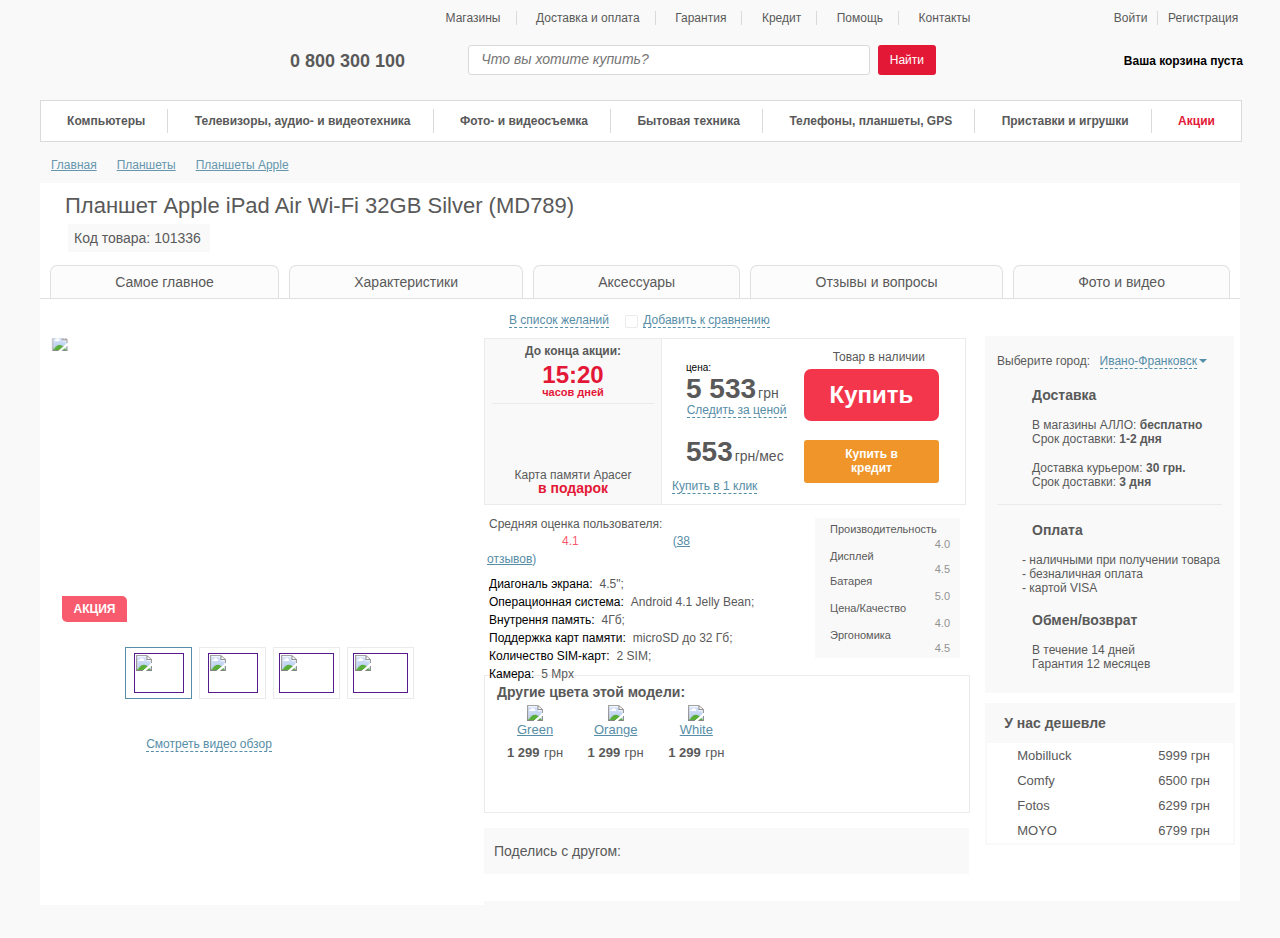
==== test.html @ fae91d20 "slider new without str" ====
<!DOCTYPE html>
<html>
<head>
    <title>Начало</title>
    <meta charset="utf-8">
    <link rel="stylesheet" type="text/css" href="test.css"/>
    <script src="//ajax.googleapis.com/ajax/libs/jquery/1.8.2/jquery.min.js"></script>
    <script src="bsslider/jquery.bxslider.min.js"></script>
    <link href="bsslider/jquery.bxslider.css" rel="stylesheet"/>
    <script src="js/test.js"></script>
</head>
<body>
<header>
    <div class="header-main-center">
        <nav class="main-menu">
            <ul>
                <li><a href="#shops">Магазины</a></li>
                <li><a href="#delivery">Доставка и оплата</a></li>
                <li><a href="#guarantee">Гарантия</a></li>
                <li><a href="#credit">Кредит</a></li>
                <li><a href="#help">Помощь</a></li>
                <li><a href="#contacts">Контакты</a></li>
            </ul>
        </nav>
        <div class="phone">
            <span class="icon-phone"></span>
            <p>0 800 300 100</p>
            <div class="arrow-phone"></div>
        </div>

        <div class="search">
            <div class="red1"></div>
            <input type="text" placeholder="  Что вы хотите купить?">
            <div class="red2"></div>
            <div class="buttons">
                <a class="btn" href="#">Найти</a>
            </div>
        </div>
    </div>

    <div class="header-main-left">
        <div class="registration">
            <nav class="reg">
                <ul>
                    <li><a href="#enter">Войти</a></li>
                    <li><a href="#check-in">Регистрация</a></li>
                </ul>
            </nav>
            <div class="basket">
                <p>Ваша корзина пуста</p>
            </div>
        </div>
    </div>
    <nav class="stuff">
        <ul>
            <li><a href="#">Компьютеры</a></li>
            <li><a href="#">Телевизоры, аудио- и видеотехника</a></li>
            <li><a href="#"></a>Фото- и видеосъемка</li>
            <li><a href="#"></a>Бытовая техника</li>
            <li><a href="#"></a>Телефоны, планшеты, GPS</li>
            <li><a href="#"></a>Приставки и игрушки</li>
            <li><a href="#"></a>Акции</li>
        </ul>
    </nav>
    <div class="ref">
        <a href="#">Главная</a>
        <a href="#">Планшеты</a>
        <a href="#">Планшеты Apple</a>
    </div>
</header>
<main class="white">
    <div class="plan">
        <h1>Планшет Apple iPad Air Wi-Fi 32GB Silver (MD789)</h1>
        <span class="cod"><p>Код товара: 101336</p></span>
    </div>
    <nav class="about">
        <section class="content">
            <ul>
                <li><a href="#">Самое главное</a></li>
                <li><a href="#">Характеристики</a></li>
                <li><a href="#">Аксессуары</a></li>
                <li><a href="#">Отзывы и вопросы</a></li>
                <li><a href="#">Фото и видео</a></li>
            </ul>
        </section>
    </nav>
    <div class="checkbox">
        <div class="dis">
            <span class="heart"></span>
            <a href="#">В список желаний</a>
        </div>
        <div class="check">
            <span class="checkbox-off"></span>
            <input type="checkbox" name="checkbox" id="comparison">
            <label for="comparison">Добавить к сравнению</label>
        </div>
    </div>
    <section class="apple">
        <div class="left">
            <div class="slider">
                <li><img src="https://pp.vk.me/c633925/v633925121/27cf9/cwU-D-KSnrs.jpg" /></li>
                <li><img src="https://pp.vk.me/c633925/v633925121/27d0f/OExomSJ4XlI.jpg" /></li>
                <li><img src="https://pp.vk.me/c633925/v633925121/27d00/XAF1GWI763Q.jpg" /></li>
                <li><img src="https://pp.vk.me/c633925/v633925121/27d08/86N2GDagB2Y.jpg" /></li>
            </div>

            <div class="mini-img" id="bx-pager">
                <a data-slide-index="0" href=""><img src="https://pp.vk.me/c633925/v633925121/27cf9/cwU-D-KSnrs.jpg" width="50" height="40" /></a>
                <a data-slide-index="1" href=""><img src="https://pp.vk.me/c633925/v633925121/27d0f/OExomSJ4XlI.jpg" width="50" height="40" /></a>
                <a data-slide-index="2" href=""><img src="https://pp.vk.me/c633925/v633925121/27d00/XAF1GWI763Q.jpg" width="55" height="40" /></a>
                <a data-slide-index="3" href=""><img src="https://pp.vk.me/c633925/v633925121/27d08/86N2GDagB2Y.jpg" width="55" height="40" /></a>
            </div>
            <div class="stock">
                <p>Акция</p>
            </div>
            <div class="video">
                <a href="#">Смотреть видео обзор</a>
            </div>
        </div>

        <article class="center">
            <div class="top">
                <div class="border">
                    <div class="for-end">
                        <div class="time">
                            <h3>До конца акции:</h3>
                            <p>15:20</p>
                            <p class="border-must">часов дней</p>
                        </div>
                        <div class="gift">
                            <p>Карта памяти Apacer</p>
                            <p>в подарок</p>
                        </div>
                    </div>

                    <div class="price">
                        <div class="icon">
                            <span class="gal"></span>
                        </div>
                        <span class="product">Товар в наличии</span>
                        <div class="top-1">
                            <p>цена:</p>
                            <span>5 533</span>
                            <span class="grn">грн</span>
                            <a class="follow" href="#">Следить за ценой</a>
                            <a class="buy-1" href="#">Купить</a>
                        </div>
                        <div class="top-2">
                            <span>553</span>
                            <span class="grn grn-month">грн/мес</span>
                            <a class="buy-2" href="#">Купить в кредит</a>
                        </div>
                        <div class="top-bot">
                            <a class="follow" href="#">Купить в 1 клик</a>
                        </div>
                    </div>
                </div>
            </div>
            <div class="middle-1">
                <div class="recall-pl">
                    <p>
                        <span class="eval">Средняя оценка пользователя:</span>
                    </p><br>
                    <div class="stars">
                    <span class="recall" style="color: #568da7; font-size: 12px"><span class="red">4.1</span>
                        (<a href="#">38 отзывов</a>)
                    </span>
                    </div>
                </div>
                <div class="about-pl">
                    <p>
                        <span class="about1">Диагональ экрана:</span>
                        <span class="about2">4.5";</span>
                    </p><br>
                    <p>
                        <span class="about1">Операционная система:</span>
                        <span class="about2">Android 4.1 Jelly Bean;</span>
                    </p><br>
                    <p>
                        <span class="about1">Внутрення память:</span>
                        <span class="about2">4Гб;</span>
                    </p><br>
                    <p>
                        <span class="about1">Поддержка карт памяти:</span>
                        <span class="about2">microSD до 32 Гб;</span>
                    </p><br>
                    <p>
                        <span class="about1">Количество SIM-карт:</span>
                        <span class="about2">2 SIM;</span>
                    </p><br>
                    <p>
                        <span class="about1">Камера:</span>
                        <span class="about2">5 Mpx</span>
                    </p>
                </div>
            </div>
            <div class="middle-2">
                <span class="rating-pl">Производительность</span>
                <div class="number1">
                    <span class="number">4.0</span>
                </div>

                <span class="rating-pl">Дисплей</span>
                <div class="number2">
                    <span class="number">4.5</span>
                </div>

                <span class="rating-pl">Батарея</span>
                <div class="number3">
                    <span class="number">5.0</span>
                </div>

                <span class="rating-pl">Цена/Качество</span>
                <div class="number1">
                    <span class="number">4.0</span>
                </div>

                <span class="rating-pl">Эргономика</span>
                <div class="number2">
                    <span class="number">4.5</span>
                </div>
            </div>
            <div class="another">
                <h3>Другие цвета этой модели:</h3>
                <ul>
                    <li>
                        <a class="image" href="#">
                            <img src="https://pp.vk.me/c633925/v633925121/2551e/MPSLYf4TI2k.jpg">
                        </a>
                        <div class="an-col">
                            <a href="#">Green</a>
                        </div>
                        <div class="an-price">
                            <span class="an1">1 299</span>
                            <span class="an2">грн</span>
                        </div>
                    </li>

                    <li>
                        <a class="image" href="#">
                            <img src="https://pp.vk.me/c633925/v633925121/25525/ujCUcfMaV-o.jpg">
                        </a>
                        <div class="an-col">
                            <a href="#">Orange</a>
                        </div>
                        <div class="an-price">
                            <span class="an1">1 299</span>
                            <span class="an2">грн</span>
                        </div>
                    </li>

                    <li>
                        <a class="image" href="#">
                            <img src="https://pp.vk.me/c633925/v633925121/2552c/jpnNXQbyup4.jpg">
                        </a>
                        <div class="an-col">
                            <a href="#">White</a>
                        </div>
                        <div class="an-price">
                            <span class="an1">1 299</span>
                            <span class="an2">грн</span>
                        </div>
                    </li>
                </ul>
            </div>
            <div class="bottom">
                <p>Поделись с другом:</p>
                <div class="soc-icon"></div>
            </div>
        </article>
        <aside class="right">
            <div class="info">
                <div class="city">
                    <p>Выберите город:</p>
                    <a href="#">Ивано-Франковск</a>
                    <div class="city-arrow"></div>
                </div>

                <div class="delivery">
                    <h2>Доставка</h2>
                    <div class="icons">
                    </div>
                    <p>В магазины АЛЛО: <strong>бесплатно</strong> <br>Срок доставки: <strong>1-2 дня</strong></p>
                    <p>Доставка курьером: <strong>30 грн.</strong> <br> Срок доставки: <strong>3 дня</strong></p>
                </div>

                <div class="payment">
                    <h2>Оплата</h2>
                    <ul>
                        <li>- наличными при получении товара</li>
                        <li>- безналичная оплата</li>
                        <li>- картой VISA</li>
                    </ul>
                </div>

                <div class="exchange">
                    <h2>Обмен/возврат</h2>
                    <p>В течение 14 дней</p>
                    <p>Гарантия 12 месяцев</p>
                </div>
            </div>
            <div class="table">
                <table>
                    <tr>
                        <th colspan="3" class="col1">У нас дешевле</th>
                    </tr>
                    <tr>
                        <td></td>
                        <td>Mobilluck</td>
                        <td>5999 грн</td>
                    </tr>
                    <tr>
                        <td></td>
                        <td>Comfy</td>
                        <td>6500 грн</td>
                    </tr>
                    <tr>
                        <td></td>
                        <td>Fotos</td>
                        <td>6299 грн</td>
                    </tr>
                    <tr>
                        <td></td>
                        <td>MOYO</td>
                        <td>6799 грн</td>
                    </tr>
                </table>
            </div>
        </aside>
    </section>
</main>
<footer>

</footer>
</body>
</html>
---- test.css ----
*{
    margin: 0;
    padding: 0;
}
body{
    text-align: center;
    height: 935px;
    width: 1200px;
    margin: 0 auto;
    background: #f9f9f9;
    font-family: Arial;
 }
header{
    height: 100px;
    width: auto;
    background: white;
    background: url(http://img.allo.ua/skin/frontend/enterprise/allov2/images/logo1.png) no-repeat -1% -18%;
}
nav{
    margin: 0 auto;
}
.main-menu a{
    padding: 1px 15px;
}
.reg a{
    padding: 1px 5px;
}
.reg li:first-child{
    padding-right: 10px;
}
.reg a{
    padding-right: 0;
}
.main-menu a,
.stuff a,
.reg a {
    text-decoration: none;
    color: #595959;
    letter-spacing: 0.001em;
}
.main-menu a:hover, .reg a:hover{
    text-decoration: underline;
    color: red;
}
.header-main-center{
    border: 1px solid transparent;
    width: 800px;
    height: 80px;
    margin-left: 227px;
    margin-top: 3px;
}
.header-main-center .phone{
    cursor: pointer;
    background: url("https://pp.vk.me/c633925/v633925121/25509/rzxWLcBOa1E.jpg") no-repeat 0% 50%,
                url("https://pp.vk.me/c633925/v633925121/255e5/vu7q23CexJs.jpg") no-repeat 97% 50%;
    width: 160px;
    height: 20px;

}
/*.arrow-phone{
    border: 5px solid #595959;
    border-bottom-width: 0;
    border-left-color: transparent;
    border-right-color: transparent;
    width: 0px;
    height: 0px;
    margin: -13px  auto auto 350px;
    cursor: pointer;
}*/
.phone p{
    white-space: pre-wrap;
    margin: 20px  auto auto 22px;
    text-align: left;
    font-weight: bold;
    font-size: 18px;
    color: #595959;
    cursor: pointer;
}
.registration{
    margin-top: -82px;
    border: 1px solid transparent;
    width: 165px;
    height: 80px;
    float: right;
}

.main-menu ul{
    list-style: none;
    margin-left: 80px;
    margin-top: 4px;
    margin-bottom: 25px;
    letter-spacing: 0.0001em;
}
.reg ul{
    list-style: none;
    margin-left: 69px;
    margin-top: 4px;
    margin-bottom: 17px;
    letter-spacing: 0.01em;
}
.stuff ul{
    width: 1200px;
    list-style: none;
    background: #ffffff;
    border: 1px solid #dadada;
    padding: 8px 0;
    margin-top: 15px;
}
.main-menu li,
.stuff li,
.reg li{
    display: inline-block;
    font-size: 12px;
    border-right: 1px solid #dadada;

}
.reg li:last-child{
    border: none;
}

.reg li:first-child{
    margin-left: -35px;
}
.stuff li{
    font-weight: bold;
    color: #595959;
    padding: 5px 22px;
    font-size: 12px;
}
.stuff li:last-child{
    color: #e31837;
    border: none;
}

.header-main-center .main-menu li:last-child{
    border: none;
}

.main-menu li:nth-child(7),
.main-menu li:last-child{
    border-right: 1px solid #dadada;
}
.search{
    width: 490px;
    height: 40px;
    margin-left: 193px;
    margin-top: -30px;

}
.search input[type="text"]{
    margin: 4px auto auto -75px;
    padding: 5px 5px 7px 5px;
    width: 390px;
    border: 1px solid #dadada;
    border-radius: 3px;
    font-size: 14px;
}
.red1{
    width: 20px;
    height: 20px;
    background: url("https://pp.vk.me/c633926/v633926121/273f8/xM9Kke5O4A0.jpg") no-repeat;
    position: absolute;
    margin-top: -4px;
}
.red2{
    width: 20px;
    height: 20px;
    background: url("https://pp.vk.me/c633925/v633925121/25533/pfk49-YPaIE.jpg") no-repeat;
    position: absolute;
    margin-top: -16px;
    margin-left: 391px;
}
input[placeholder]{
    font-style: italic;
    color: #9b9b9b;
}

.btn{
    background: #e31837;
    color: white;
    border-radius: 3px;
    font-size: 12px;
    border-color: red;
}
.search .buttons a{
    margin-top: -30px;
    margin-right: 15px;
    background: #e31837 ;
    color: white;
    padding: 8px 12px;
    border-radius: 3px;
    font-size: 12px;
    border-color: #e31837;
    text-decoration: none;
    float: right;
}
.buttons a:hover, .buy-1:hover{
    opacity: 0.6;
}
.basket{
    background: url("https://pp.vk.me/c633925/v633925121/255bf/2fkyOW6M7Gc.jpg") no-repeat 10% 5%;
    width: 168px;
    height: 60px;
    border: 1px solid transparent;
    margin: 10px 6px auto auto;
    cursor: pointer;
}
.basket p{
    font-size: 12px;
    font-weight: bold;
    text-align: right;
    margin: 10px auto auto 10px;
}
.ref{
    margin: 15px auto 10px 10px;
    width: 300px;
    height: 20px;
    background: url("https://pp.vk.me/c633925/v633925121/25612/6AUztAx-ZKo.jpg") no-repeat 17% -20%,
                url("https://pp.vk.me/c633925/v633925121/25612/6AUztAx-ZKo.jpg") no-repeat 45% -20%,
                url("https://pp.vk.me/c633925/v633925121/25612/6AUztAx-ZKo.jpg") no-repeat 87% -20%;
    border: 1px solid transparent;
}

.ref a{
    color: #6596ad;
    font-size: 12px;
    float: left;
    padding-right: 20px;
}
.img-1{
    position: absolute;
    top: 168px;
    left: 423px;
}
.img-2{
    position: absolute;
    top: 168px;
    left: 514px;
}
.img-3{
    position: absolute;
    top: 168px;
    left: 639px;
}
.ref-arrow-1{
    position: absolute;
    top: 161px;
    left: 65px;
    border-top: 2px solid #6596ad;
    width: 12px;
    height: 0px;
}
.ref-arrow-2{
    position: absolute;
    top: 159px;
    left: 75px;
    border: 3px solid #6596ad;
    border-right-width: 0;
    border-top-color: transparent;
    border-bottom-color: transparent;
    width: 0px;
    height: 0px;
}
.plan{
    margin-top: 80px;
    background: #ffffff;
    height: 85px;
}
.plan h1{
    color: #595959;
    font-size: 22px;
    text-align: left;
    padding: 10px 25px;
    font-weight: normal;
}

.cod p{
    color: #595959;
    background: #f9f9f9;
    border: 1px solid #f9f9f9;
    text-align: left;
    padding: 5px;
    width: 130px;
    margin-left: 28px;
    margin-top: -5px;
    font-size: 14px;
}
.about{
    display: table;
    background: #ffffff;
    width: 100%;
    border-spacing: 10px 0;
    border-bottom: 1px solid #e0e0e0;
    margin-top: -3px;
}

.about ul{
    display: table-row;
    list-style: none;
    background: #ffffff;
}

.about li{
    display: table-cell;
}
.about .content{
    display: table-row-group;
}
.about .content li{
    border: 1px solid #e0e0e0;
    border-radius: 7px 7px 0 0;
    border-bottom: none;
    padding: 7px 62px;
    background: #fcfcfc;
}
.about .content a{
    text-decoration: none;
    color: #595959;
    font-size: 14px;
}
/* Активные кнопки{
    background: #ffffff;
    padding-top: 12px;
    border-bottom: #ffffff;
    font-weight: bold;
}
*/
.white{
    background: #ffffff;
}
.right{
    background: #ffffff;
}
.checkbox{
    height: 25px;
    width: 350px;
    background: #ffffff;
    padding-top: 10px;
    margin: 0 auto;
    border: 1px solid transparent;

}
.checkbox input[name="checkbox"]{
    display: none;
}
.checkbox-off{
    display: inline-block;
    height: 11px;
    width: 11px;
    vertical-align: text-bottom;
    border: 1px solid #ebebeb;
    border-radius: 2px;
    cursor: pointer;
    background: transparent;
    margin-top: 5px;
    float: left;
    margin-left: -10px;
}
.heart{
    display: inline-block;
    background: url("https://pp.vk.me/c633925/v633925121/2578f/JOVwE9KU8CI.jpg") no-repeat 10% 58%;
    height: 11px;
    width: 13px;
    float: left;
    margin-left: 27px;
    margin-top: 5px;
}
.dis{
    width: 150px;
    float: left;
}
.check{
    float: right;
    width: 180px;
}
.checkbox a{
    margin-top: 10px;
    margin-left: -2px;
}
.checkbox input[type="checkbox"] + label{
    margin-left: -40px;
    margin-top: 5px;
}
.checkbox a, .checkbox input[type="checkbox"] + label{
    color: #568da7;
    text-decoration: none;
    border-bottom: 1px dashed #568da7;
    cursor: pointer;
    font-size: 12px;
}
.center{
    background: #ffffff;
}
.center .top{
    width: 490px;
    height: 167px;
}
.for-end{
    width: 162px;
    height: 160px;
    border-right: 1px solid #ebebeb;
    background: #f9f9f9;
    padding: 5px 7px 0px 7px;
    float: left;
}
.for-end .time h3{
    font-weight: bold;
    font-size: 12px;
    color: #595959;
}

.time p{
    color: #e31837;
    font-size: 24px;
    font-weight: bold;
    line-height: 1;
    padding-top: 5px;
}
.border-must{
    border-bottom: 1px solid #ebebeb;
}
.time p:last-child{
    font-size: 11px;
    padding-top: 0;
    padding-bottom: 5px;
}
.gift{
    padding-top: 40px;
    background: url("https://pp.vk.me/c633925/v633925121/25517/1SgQboxzlZ8.jpg") no-repeat 50% 10%;
}
.gift p{
    font-size: 12px;
    color: #595959;
    line-height: 1;
}

.gift p:first-child{
    margin-top: 25px;
}
.gift p:last-child{
    font-size: 14px;
    color: #e31837;
    font-weight: bold;
}
.price{
    float: right;
    width: 300px;
    height: 165px;
    border-left: none;
}
.border{
    border: 1px solid #ebebeb;
    height: 165px;
    width: 480px;
    margin-top: 2px;
}

.buy-1{
    text-decoration: none;
    padding: 12px 25px;
    background: #f3364b;
    color: #ffffff;
    font-weight: bold;
    font-size: 24px;
    width: 85px;
    border-radius: 7px;
    margin: -4px 25px auto auto;
    float: right;
}

.buy-2{
    text-decoration: none;
    font-size: 12px;
    width: 95px;
    color: #ffffff;
    background: #ef9529;
    border-radius: 3px;
    padding: 7px 20px 8px;
    font-weight: bold;
    float: right;
    margin: 4px 25px auto auto;
}
.top-1{
    border: 1px solid transparent;
    margin-top: 22px;
    height: 60px;
}
.top-2{
    border: 1px solid transparent;
    height: 40px;
    margin-top: 12px;
}
.top-bot{
    float: right;
    margin: -28px 40px auto auto;
}
.follow {
    text-decoration: none;
    color: #568da7;
    border-bottom: 1px dashed #568da7;
    cursor: pointer;
    font-size: 12px;
    margin: 30px auto auto -92px;
    float: left;
}
.top-1 p{
    font-size: 10px;
    text-align: left;
    padding-left: 20px;
}
.top-1 span:nth-child(2), .top-2 span:first-child{
    font-weight: bold;
    font-size: 28px;
    color: #595959;
    float: left;
    padding-left: 20px;
}
.grn{
    font-size: 14px;
    color: #595959;
    float: left;
    padding: 12px 0 0 2px;
}
.icon {
    width: 10px;
    height: 10px;
    background: url("https://pp.vk.me/c633925/v633925121/257ad/56Mgqc_lxXI.jpg") no-repeat 60% 25%;
    position: absolute;
    margin: 13px auto auto 154px;
}
  .product{
    color: #595959;
    font-size: 12px;
      float: right;
      margin: 11px 40px auto auto;
}
.middle-1{
    height: 160px;
    width: 300px;
    float: left;
}
.about1, .about2, .eval{
    float: left;
    font-size: 12px;
    color: #595959;
    padding-left: 5px;
}
.about1{
    color: #000000;
    padding-right: 2px;
}
.about-pl{
    margin-top: 10px;
}
.stars{
    margin-top: 8px;
    margin-left: 3px;
    background: url("https://pp.vk.me/c633925/v633925121/25572/fUyFdzKGSs0.jpg") no-repeat 0% 50%;
}
.red{
    color: #f75b6d;
    float: left;
    margin-top: 3px;
    margin-left: 75px;
}
.eval{
    margin-top:12px;
}
.recall a{
    font-size: 12px;
    color: #568da7;
}
.recall{
    margin-right: 325px;
}
.middle-2{
    background: #f9f9f9;
    height: 130px;
    width: 125px;
    float: right;
    margin: 13px 20px auto auto;
    padding: 5px 5px 5px 15px;
}

.rating-pl{
    font-size: 11px;
    color: #595959;
    float: left;
}

.number{
    color: #929292;
    font-size: 11px;
    float: right;
    margin-right: 5px;
}
.number1{
    margin-top: 15px;
    height: 12px;
    background: url("https://pp.vk.me/c633925/v633925121/25579/optQWtsIL3c.jpg") no-repeat -15% 50%;
}
.number2{
    margin-top: 13px;
    height: 12px;
    background: url("https://pp.vk.me/c633925/v633925121/25580/plmJ_IJJhRU.jpg") no-repeat -35% 50%;
}
.number3{
    margin-top: 15px;
    height: 12px;
    background: url("https://pp.vk.me/c633925/v633925121/25587/KFAwRo7-X7s.jpg") no-repeat -15% 50%;
}
.another{
    border: 1px solid #ebebeb;
    height: 120px;
    width: 460px;
    margin-top: 170px;
    padding: 8px 12px;
}
.another h3{
    color: #595959;
    font-size: 14px;
    text-align: left;
}
.another ul{
    list-style: none;
    float: left;
}
.another li{
    display: inline-block;
    padding: 5px 10px;
}
.an-col{
    margin-top: -5px;
}
.an-col a{
    color: #568da7;
    font-size: 13px;
}
.an-price{
    margin-top: 5px;
}
.an1, .an2{
    font-size: 13px;
    color: #595959;
}
.an1{
    font-weight: bold;
}

.bottom{
    width: 465px;
    background: #f9f9f9;
    padding: 15px 10px;
    margin-top: 15px;
}
.bottom p{
    text-align: left;
    font-size: 14px;
    color: #595959;
}
.bottom .soc-icon{
    width: 315px;
    height: 25px;
    float: right;
    margin: -20px 15px auto auto;
    background: url("https://pp.vk.me/c633926/v633926121/273dc/-tRc9M7I3qs.jpg") no-repeat 0% 50%,
                url("https://pp.vk.me/c633926/v633926121/273f1/SEwGj30XMcw.jpg") no-repeat 34% 49%,
                url("https://pp.vk.me/c633926/v633926121/273e3/ozduwDBMZgE.jpg") no-repeat 68% 50%,
                url("https://pp.vk.me/c633926/v633926121/273ea/zTOWH-lq2eM.jpg") no-repeat 94% 50%;
    cursor: pointer;
}
.left{
    float: left;
    height: 565px;
    width: 440px;
    border: 2px solid transparent;
    background: #ffffff;
}
 /* Слайдер */
.gal1{
    position: absolute;
    width: 20px;
    height: 30px;
    margin-top: 30px;
    margin-left: -25px;
    background: url("https://pp.vk.me/c633926/v633926121/273ff/pVkZ62Sw5y0.jpg") no-repeat;
    cursor: pointer;
}
.gal2{
    position: absolute;
    width: 20px;
    height: 30px;
    margin-left: 310px;
    margin-top: 27px;
    background: url("https://pp.vk.me/c633926/v633926121/27406/4cg0_qKyq2U.jpg") no-repeat;
    cursor: pointer;
}

.mini-img{
    margin-top: -64px;
    margin-left: 76px;
}
.mini-img a{
    margin: 18px 0 0 7px;
    border: 1px solid #ebebeb;
    float: left;
    cursor: pointer;
    display: inline;
    width: 55px;
    height: 40px;
    padding: 5px;
}

.slider li{
    display: block;
    width: 285px;
    height: 295px;
    margin: -7px  10px;
}
.slider li{
    transform: scale(0.97);
}
.mini-img a:hover,
.mini-img a.active{
    border-color: #568da7;
}

.video{
    background: url("https://pp.vk.me/c633925/v633925121/25510/a6P5nyO-TVo.jpg") no-repeat 5% 10%;
    width: 165px;
    height: 30px;
    margin: 35px auto auto 72px;
    float: left;
}
.video a {
    text-decoration: none;
    color: #568da7;
    border-bottom: 1px dashed #568da7;
    cursor: pointer;
    font-size: 12px;
    margin-left: 25px;
}
.stock{
    background: #f75b6d;
    color: white;
    border-radius: 0px 5px 0px 5px;
    font-size: 12px;
    border-color: #f75b6d;
    text-transform: uppercase;
    padding: 6px 10px;
    width: 45px;
    position: absolute;
    margin: -33px auto auto 20px;
    font-weight: bold;
}
.center{
    height: 565px;
    width: 496px;
    float: left;
    margin: auto;
}
.right {
    float: right;
    height: 565px;
    width: 260px;

}
.right p{
    text-align: left;
    color: #595959;
    font-size: 12px;
}
.city p{
    margin-top: -4px;
}
.right a{
    text-decoration: none;
    color: #568da7;
    border-bottom: 1px dashed #568da7;
    cursor: pointer;
    float: right;
    font-size: 12px;
    margin: -14px 25px auto auto;
}
.right h2{
    font-size: 14px;
    font-weight: bold;
    color: #595959;
}
.info{
    padding: 20px 10px;
    border: 2px solid #f9f9f9;
    width: 225px;
    margin-left: 5px;
    background: #f9f9f9;
    z-index: 1;
}

.city-arrow{
    border: 4px solid #568da7;
    border-bottom-width: 0;
    border-left-color: transparent;
    border-right-color: transparent;
    width: 0px;
    height: 0px;
    margin: -9px 15px auto auto;
}
.info h2 {
    margin-left: 35px;
}
.delivery, .payment, .exchange{
    text-align: left;
}
.delivery{
    margin-top: 24px;
    border-bottom: 1px solid #ebebeb;
}
.payment, .exchange{
    margin-top: 17px;
}
.delivery p{
    margin: 15px 0 15px 0;
    padding-left: 35px;
}
.icons{
    height: 270px;
    width: 25px;
    float: left;
    margin-left: -5px;
    position: relative;
    z-index: 100;
    background: url("https://pp.vk.me/c633925/v633925121/254ed/SyqBwD9Hpsw.jpg") no-repeat 5% 4%,
                url("https://pp.vk.me/c633925/v633925121/254f4/zUNq_OBGoq0.jpg") no-repeat 5% 24%,
                url("https://pp.vk.me/c633925/v633925121/254fb/a382rnkFHZo.jpg") no-repeat 5% 61%,
                url("https://pp.vk.me/c633925/v633925121/25502/rMqbXxnBeZ8.jpg") no-repeat 90% 98%;
}

.payment ul{
    list-style: none;
    margin-top: 15px;

}
.payment li{
    font-size: 12px;
    color: #595959;
    padding-left: 25px;
}

.exchange h2{
    margin-bottom: 15px;
}
.exchange p{
    padding-left: 35px;
}
.table{
    font-size: 13px;
    color: #595959;
    margin-top: 10px;
    margin-left: 5px;
}
.table td:first-child{
    background: url("https://pp.vk.me/c633925/v633925121/255c6/Ml26P5yXoVs.jpg") no-repeat 220% 50%;
    width: 15px;
}
table{
    border: 2px solid #f9f9f9;
    width: 250px;
    padding: 0;
    margin: 0;
    border-collapse: collapse;
}

table td{
    padding: 5px;
    text-align: left;
}

.table td:last-child{
    text-align: right;
    padding-right: 23px;
}
.table td:nth-child(2){
    padding-right: 80px;
}
.table th{
    font-feight: bold;
    padding: 10px;
    padding-right: 120px;
    font-size: 14px;
    border-bottom: 2px solid #f9f9f9;
    background: #f9f9f9;
    width: 100%;
}
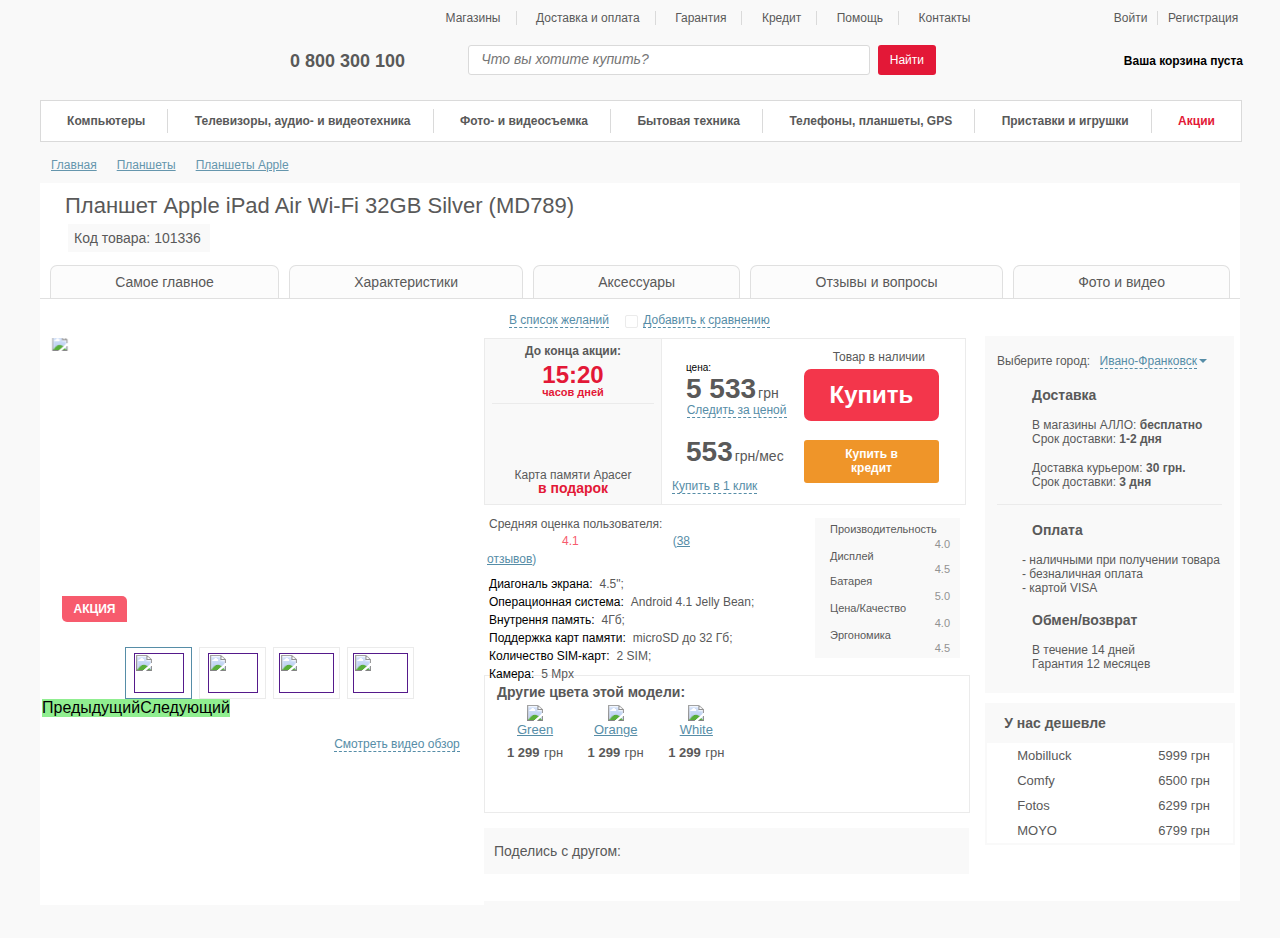
==== commit 126b8888: "slider new without" ====
--- a/test.html
+++ b/test.html
@@ -104,18 +104,27 @@
                 <li><img src="https://pp.vk.me/c633925/v633925121/27d08/86N2GDagB2Y.jpg" /></li>
             </div>
 
+
             <div class="mini-img" id="bx-pager">
+
                 <a data-slide-index="0" href=""><img src="https://pp.vk.me/c633925/v633925121/27cf9/cwU-D-KSnrs.jpg" width="50" height="40" /></a>
                 <a data-slide-index="1" href=""><img src="https://pp.vk.me/c633925/v633925121/27d0f/OExomSJ4XlI.jpg" width="50" height="40" /></a>
                 <a data-slide-index="2" href=""><img src="https://pp.vk.me/c633925/v633925121/27d00/XAF1GWI763Q.jpg" width="55" height="40" /></a>
                 <a data-slide-index="3" href=""><img src="https://pp.vk.me/c633925/v633925121/27d08/86N2GDagB2Y.jpg" width="55" height="40" /></a>
-            </div>
+
+            </div>
+            <div id="prev-slide" style="position:relative;background-color: lightgreen;float:left;">Предыдущий</div>
+            <div id="next-slide" style="position:relative;background-color: lightgreen;float:left;">Следующий</div>
             <div class="stock">
                 <p>Акция</p>
+
             </div>
             <div class="video">
                 <a href="#">Смотреть видео обзор</a>
-            </div>
+
+            </div>
+
+
         </div>
 
         <article class="center">
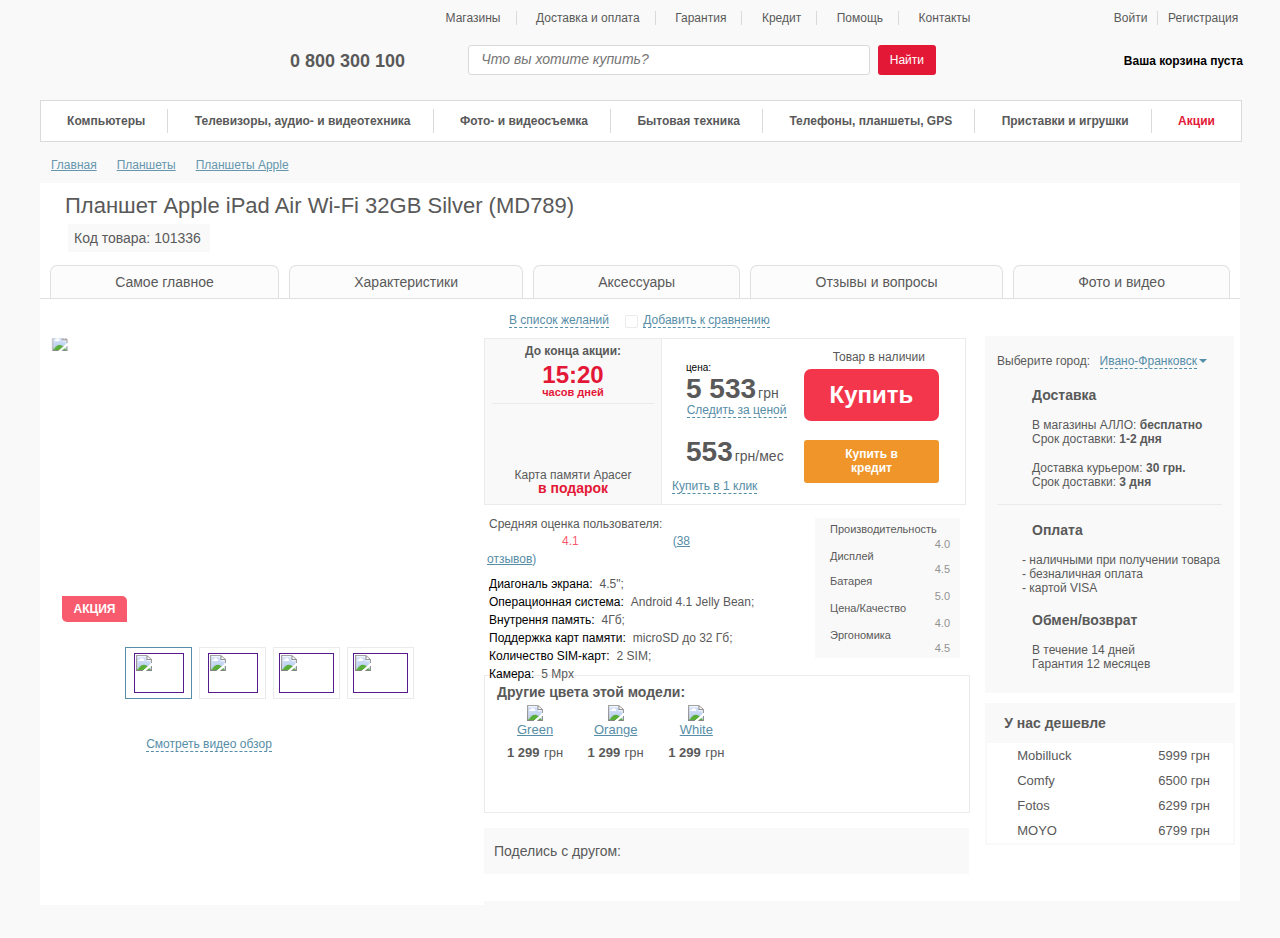
==== commit 573b5026: "arrows slider" ====
--- a/test.html
+++ b/test.html
@@ -106,15 +106,13 @@
 
 
             <div class="mini-img" id="bx-pager">
-
-                <a data-slide-index="0" href=""><img src="https://pp.vk.me/c633925/v633925121/27cf9/cwU-D-KSnrs.jpg" width="50" height="40" /></a>
+                <a class="first" data-slide-index="0" href=""><img src="https://pp.vk.me/c633925/v633925121/27cf9/cwU-D-KSnrs.jpg" width="50" height="40" /></a>
                 <a data-slide-index="1" href=""><img src="https://pp.vk.me/c633925/v633925121/27d0f/OExomSJ4XlI.jpg" width="50" height="40" /></a>
                 <a data-slide-index="2" href=""><img src="https://pp.vk.me/c633925/v633925121/27d00/XAF1GWI763Q.jpg" width="55" height="40" /></a>
                 <a data-slide-index="3" href=""><img src="https://pp.vk.me/c633925/v633925121/27d08/86N2GDagB2Y.jpg" width="55" height="40" /></a>
-
-            </div>
-            <div id="prev-slide" style="position:relative;background-color: lightgreen;float:left;">Предыдущий</div>
-            <div id="next-slide" style="position:relative;background-color: lightgreen;float:left;">Следующий</div>
+            </div>
+            <div  id="prev-slide"><a href="#prev">Prev</a></div>
+            <div id="next-slide"><a href="#next">Next</a></div>
             <div class="stock">
                 <p>Акция</p>
 
--- a/test.css
+++ b/test.css
@@ -720,9 +720,25 @@
 .slider li{
     transform: scale(0.97);
 }
-.mini-img a:hover,
+
 .mini-img a.active{
     border-color: #568da7;
+}
+
+#prev-slide a{
+    float: left;
+    margin-left: -322px;
+    margin-top: 33px;
+    color: transparent;
+    background: url("https://pp.vk.me/c631218/v631218121/288a0/MePIolJ65eQ.jpg") no-repeat 50% 50%;
+}
+
+#next-slide a{
+    float: right;
+    margin-top: 33px;
+    margin-right: 30px;
+    color: transparent;
+    background: url("https://pp.vk.me/c633926/v633926121/27406/4cg0_qKyq2U.jpg") no-repeat 50% 50%;
 }
 
 .video{
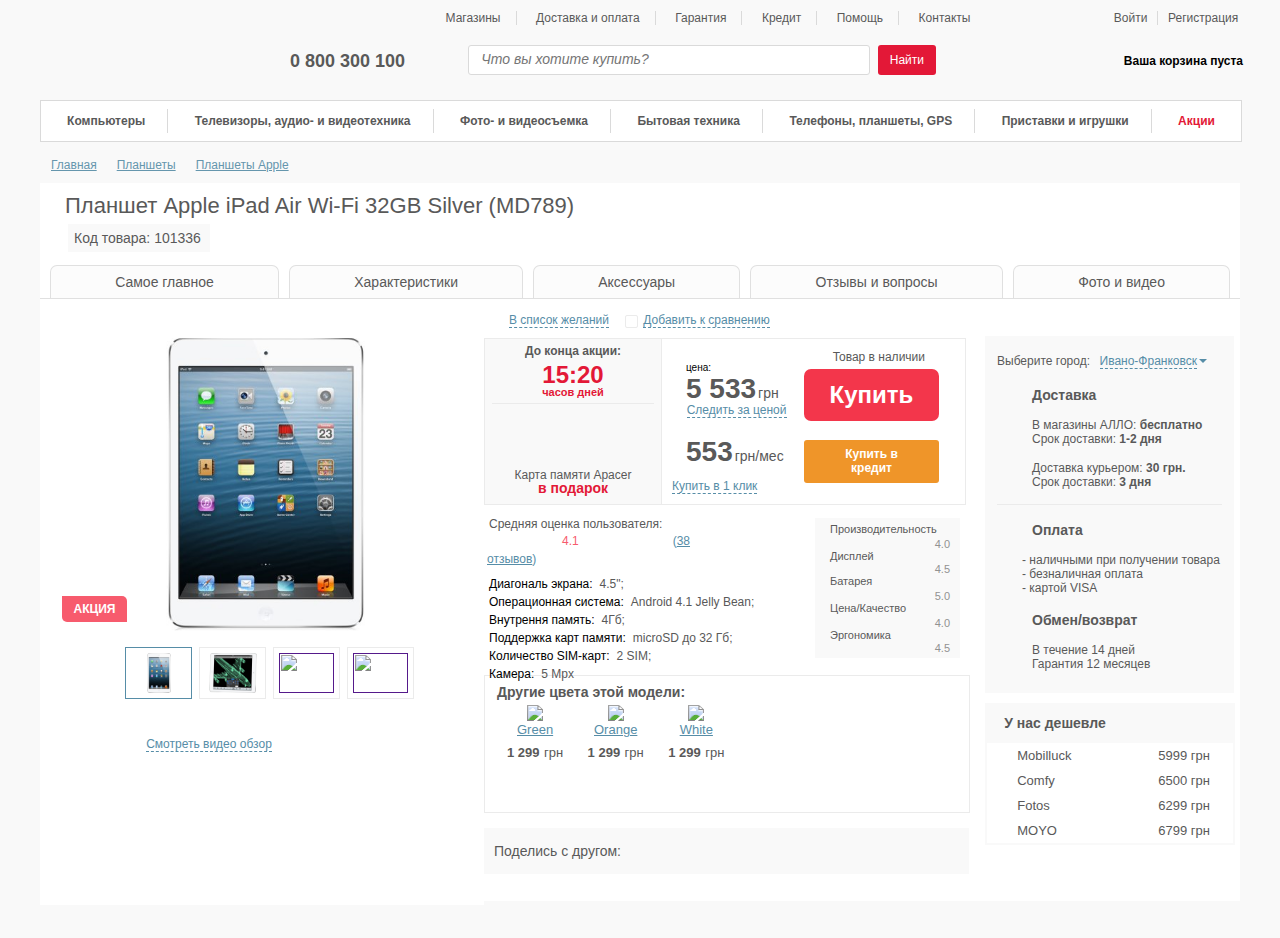
==== commit cc707ae2: "add img" ====
--- a/test.html
+++ b/test.html
@@ -89,6 +89,7 @@
             <span class="heart"></span>
             <a href="#">В список желаний</a>
         </div>
+
         <div class="check">
             <span class="checkbox-off"></span>
             <input type="checkbox" name="checkbox" id="comparison">
@@ -98,20 +99,18 @@
     <section class="apple">
         <div class="left">
             <div class="slider">
-                <li><img src="https://pp.vk.me/c633925/v633925121/27cf9/cwU-D-KSnrs.jpg" /></li>
-                <li><img src="https://pp.vk.me/c633925/v633925121/27d0f/OExomSJ4XlI.jpg" /></li>
+                <li><img src="img/1.jpg" /></li>
+                <li><img src="img/2.jpg" /></li>
                 <li><img src="https://pp.vk.me/c633925/v633925121/27d00/XAF1GWI763Q.jpg" /></li>
                 <li><img src="https://pp.vk.me/c633925/v633925121/27d08/86N2GDagB2Y.jpg" /></li>
             </div>
-
-
             <div class="mini-img" id="bx-pager">
-                <a class="first" data-slide-index="0" href=""><img src="https://pp.vk.me/c633925/v633925121/27cf9/cwU-D-KSnrs.jpg" width="50" height="40" /></a>
-                <a data-slide-index="1" href=""><img src="https://pp.vk.me/c633925/v633925121/27d0f/OExomSJ4XlI.jpg" width="50" height="40" /></a>
+                <a class="first" data-slide-index="0" href=""><img src="img/1.jpg" width="50" height="40" /></a>
+                <a data-slide-index="1" href=""><img src="img/2.jpg" width="50" height="40" /></a>
                 <a data-slide-index="2" href=""><img src="https://pp.vk.me/c633925/v633925121/27d00/XAF1GWI763Q.jpg" width="55" height="40" /></a>
                 <a data-slide-index="3" href=""><img src="https://pp.vk.me/c633925/v633925121/27d08/86N2GDagB2Y.jpg" width="55" height="40" /></a>
             </div>
-            <div  id="prev-slide"><a href="#prev">Prev</a></div>
+            <div id="prev-slide"><a href="#prev">Prev</a></div>
             <div id="next-slide"><a href="#next">Next</a></div>
             <div class="stock">
                 <p>Акция</p>
@@ -119,7 +118,6 @@
             </div>
             <div class="video">
                 <a href="#">Смотреть видео обзор</a>
-
             </div>
 
 
--- a/test.css
+++ b/test.css
@@ -331,6 +331,7 @@
 .right{
     background: #ffffff;
 }
+
 .checkbox{
     height: 25px;
     width: 350px;
@@ -343,6 +344,7 @@
 .checkbox input[name="checkbox"]{
     display: none;
 }
+
 .checkbox-off{
     display: inline-block;
     height: 11px;
@@ -356,6 +358,7 @@
     float: left;
     margin-left: -10px;
 }
+
 .heart{
     display: inline-block;
     background: url("https://pp.vk.me/c633925/v633925121/2578f/JOVwE9KU8CI.jpg") no-repeat 10% 58%;
@@ -838,6 +841,7 @@
     margin: 15px 0 15px 0;
     padding-left: 35px;
 }
+
 .icons{
     height: 270px;
     width: 25px;
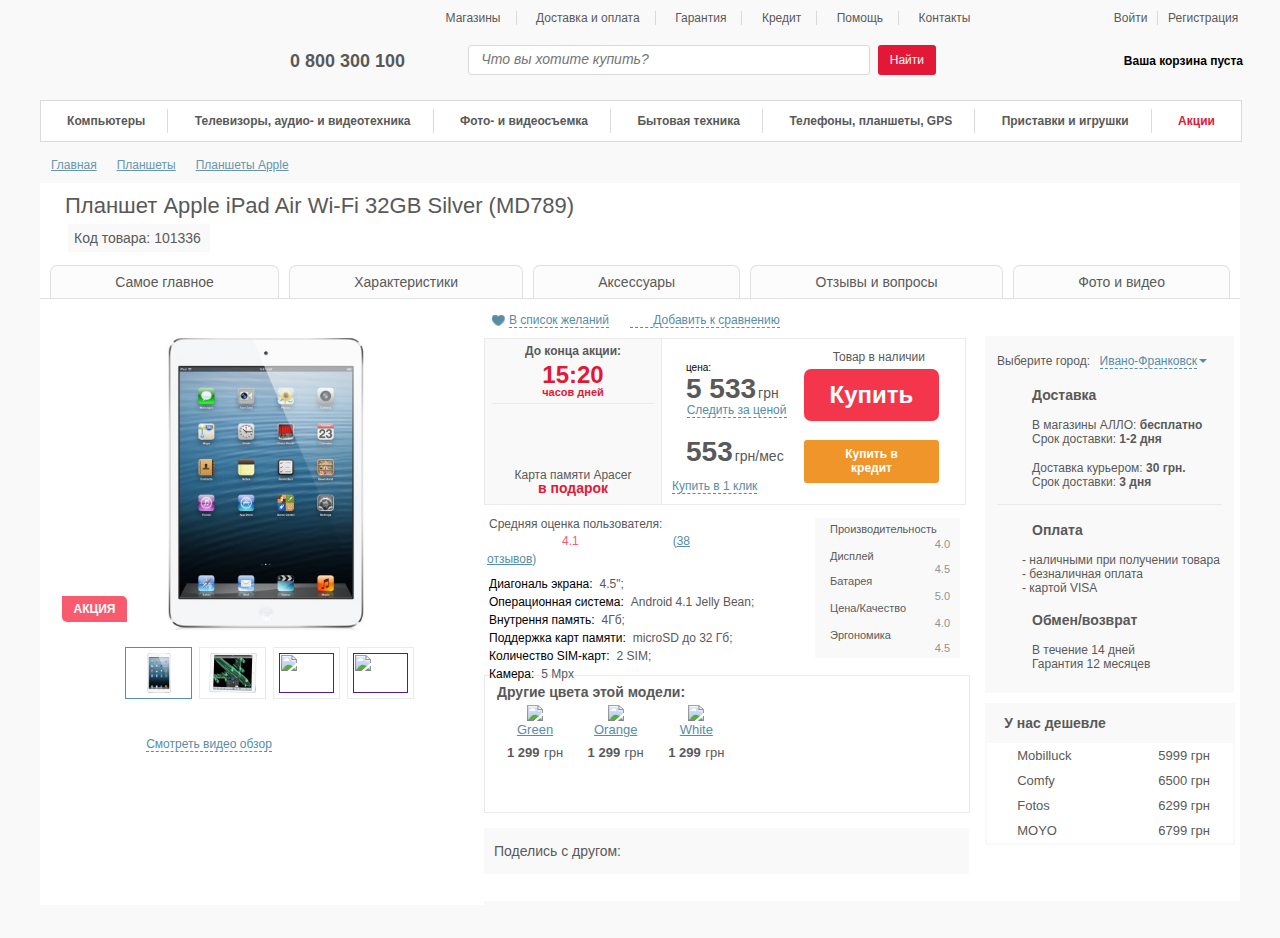
==== commit d571e463: "checkbox" ====
--- a/test.html
+++ b/test.html
@@ -91,9 +91,8 @@
         </div>
 
         <div class="check">
-            <span class="checkbox-off"></span>
             <input type="checkbox" name="checkbox" id="comparison">
-            <label for="comparison">Добавить к сравнению</label>
+            <label for="comparison"><span></span>Добавить к сравнению</label>
         </div>
     </div>
     <section class="apple">
--- a/test.css
+++ b/test.css
@@ -331,7 +331,6 @@
 .right{
     background: #ffffff;
 }
-
 .checkbox{
     height: 25px;
     width: 350px;
@@ -345,6 +344,19 @@
     display: none;
 }
 
+input[type="checkbox"] + label span {
+    display:inline-block;
+    width:19px;
+    height:19px;
+    margin:-1px 4px 0 0;
+    vertical-align:middle;
+    background:url(img/check.jpg) left 1px no-repeat ;
+    cursor:pointer;
+}
+input[type="checkbox"]:checked + label span {
+    background:url(img/check.jpg) left -15px no-repeat;
+}
+
 .checkbox-off{
     display: inline-block;
     height: 11px;
@@ -358,10 +370,9 @@
     float: left;
     margin-left: -10px;
 }
-
 .heart{
     display: inline-block;
-    background: url("https://pp.vk.me/c633925/v633925121/2578f/JOVwE9KU8CI.jpg") no-repeat 10% 58%;
+    background: url("img/heart.jpg") no-repeat 10% 58%;
     height: 11px;
     width: 13px;
     float: left;
@@ -381,8 +392,8 @@
     margin-left: -2px;
 }
 .checkbox input[type="checkbox"] + label{
+    margin-top: 5px;
     margin-left: -40px;
-    margin-top: 5px;
 }
 .checkbox a, .checkbox input[type="checkbox"] + label{
     color: #568da7;
@@ -841,7 +852,6 @@
     margin: 15px 0 15px 0;
     padding-left: 35px;
 }
-
 .icons{
     height: 270px;
     width: 25px;
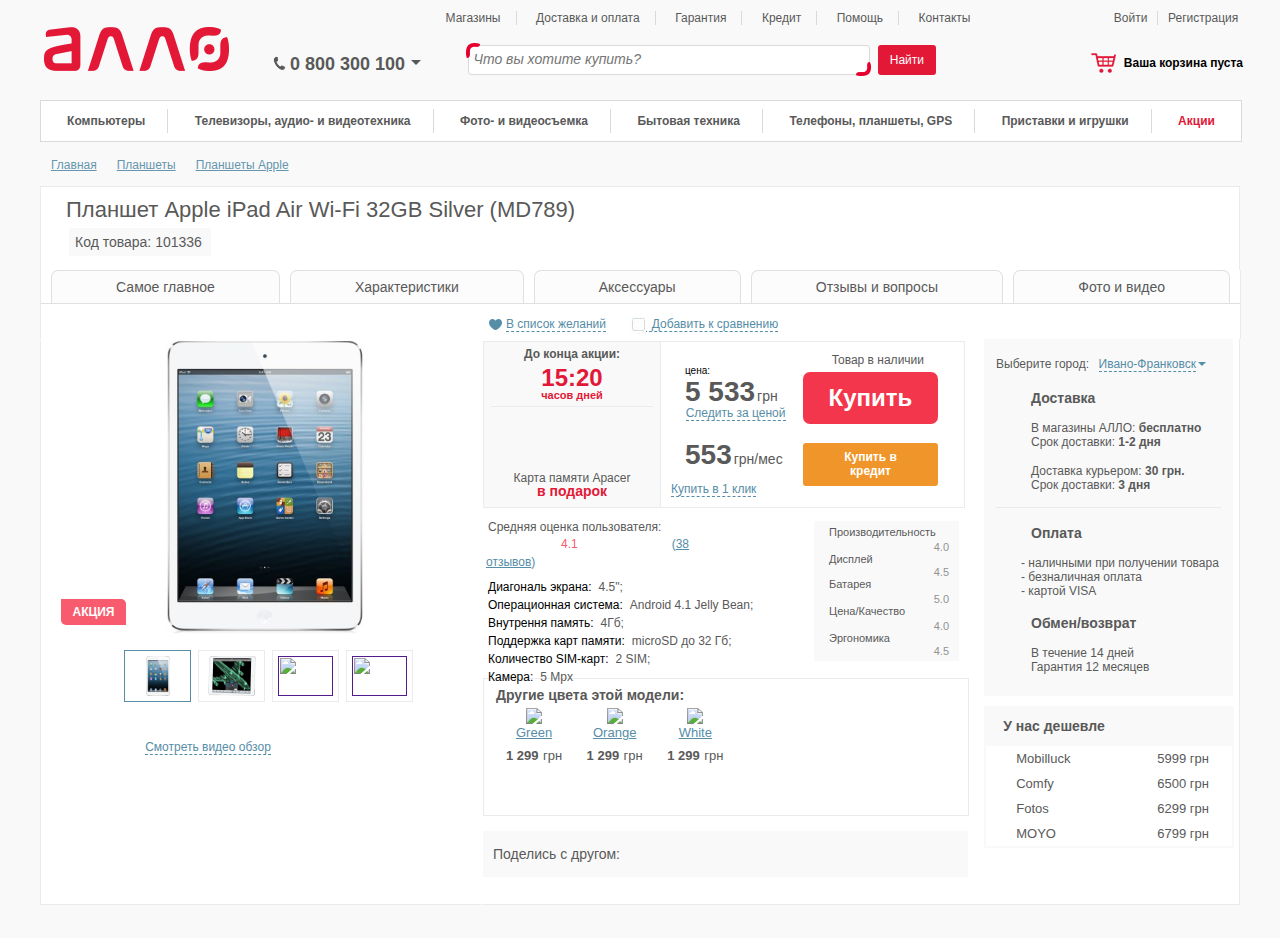
==== commit f7833237: "part1 pict my" ====
--- a/test.html
+++ b/test.html
@@ -23,14 +23,14 @@
             </ul>
         </nav>
         <div class="phone">
-            <span class="icon-phone"></span>
+            <div class="icon-phone"><span></span></div>
             <p>0 800 300 100</p>
-            <div class="arrow-phone"></div>
+            <div class="arrow-phone"><span></span></div>
         </div>
 
         <div class="search">
             <div class="red1"></div>
-            <input type="text" placeholder="  Что вы хотите купить?">
+            <input type="text" placeholder="Что вы хотите купить?">
             <div class="red2"></div>
             <div class="buttons">
                 <a class="btn" href="#">Найти</a>
@@ -47,6 +47,7 @@
                 </ul>
             </nav>
             <div class="basket">
+                <div class="icon-basket"><span></span></div>
                 <p>Ваша корзина пуста</p>
             </div>
         </div>
--- a/test.css
+++ b/test.css
@@ -11,14 +11,15 @@
     font-family: Arial;
  }
 header{
-    height: 100px;
+    height: 68px;
     width: auto;
     background: white;
-    background: url(http://img.allo.ua/skin/frontend/enterprise/allov2/images/logo1.png) no-repeat -1% -18%;
+    background: url(img/sprite.png) left 20px no-repeat;
 }
 nav{
     margin: 0 auto;
 }
+
 .main-menu a{
     padding: 1px 15px;
 }
@@ -51,11 +52,22 @@
 }
 .header-main-center .phone{
     cursor: pointer;
-    background: url("https://pp.vk.me/c633925/v633925121/25509/rzxWLcBOa1E.jpg") no-repeat 0% 50%,
-                url("https://pp.vk.me/c633925/v633925121/255e5/vu7q23CexJs.jpg") no-repeat 97% 50%;
     width: 160px;
     height: 20px;
-
+}
+.icon-phone{
+    width: 20px;
+    height: 20px;
+    background: url(img/sprite.png) 1px -51px no-repeat;
+
+}
+.arrow-phone{
+    width: 20px;
+    height: 20px;
+    background: url(img/sprite.png) -17px -51px no-repeat;
+    float: right;
+    margin-top: -24px;
+    margin-right: 2px;
 }
 /*.arrow-phone{
     border: 5px solid #595959;
@@ -69,7 +81,7 @@
 }*/
 .phone p{
     white-space: pre-wrap;
-    margin: 20px  auto auto 22px;
+    margin: -17px  auto auto 22px;
     text-align: left;
     font-weight: bold;
     font-size: 18px;
@@ -158,16 +170,16 @@
 .red1{
     width: 20px;
     height: 20px;
-    background: url("https://pp.vk.me/c633926/v633926121/273f8/xM9Kke5O4A0.jpg") no-repeat;
-    position: absolute;
-    margin-top: -4px;
+    background: url(img/sprite.png) -32px -51px no-repeat;
+    position: absolute;
+    margin-top: -3px;
 }
 .red2{
     width: 20px;
     height: 20px;
-    background: url("https://pp.vk.me/c633925/v633925121/25533/pfk49-YPaIE.jpg") no-repeat;
-    position: absolute;
-    margin-top: -16px;
+    background: url(img/sprite.png) -52px -51px no-repeat;
+    position: absolute;
+    margin-top: -19px;
     margin-left: 391px;
 }
 input[placeholder]{
@@ -198,21 +210,27 @@
     opacity: 0.6;
 }
 .basket{
-    background: url("https://pp.vk.me/c633925/v633925121/255bf/2fkyOW6M7Gc.jpg") no-repeat 10% 5%;
     width: 168px;
     height: 60px;
     border: 1px solid transparent;
     margin: 10px 6px auto auto;
     cursor: pointer;
 }
+.icon-basket{
+    width: 30px;
+    height: 25px;
+    background: url(img/sprite.png) -75px -51px no-repeat;
+    margin-left: 15px;
+    margin-top: 4px;
+}
 .basket p{
     font-size: 12px;
     font-weight: bold;
     text-align: right;
-    margin: 10px auto auto 10px;
+    margin: -17px auto auto 10px;
 }
 .ref{
-    margin: 15px auto 10px 10px;
+    margin: 15px auto 20px 10px;
     width: 300px;
     height: 20px;
     background: url("https://pp.vk.me/c633925/v633925121/25612/6AUztAx-ZKo.jpg") no-repeat 17% -20%,
@@ -262,9 +280,10 @@
     height: 0px;
 }
 .plan{
-    margin-top: 80px;
+    margin-top: 115px;
     background: #ffffff;
     height: 85px;
+    border: 1px solid #ebebeb;
 }
 .plan h1{
     color: #595959;
@@ -288,10 +307,12 @@
 .about{
     display: table;
     background: #ffffff;
-    width: 100%;
+    width: 1199px;
     border-spacing: 10px 0;
     border-bottom: 1px solid #e0e0e0;
     margin-top: -3px;
+    border-right: 1px solid #ebebeb;
+    border-left: 1px solid #ebebeb;
 }
 
 .about ul{
@@ -333,11 +354,12 @@
 }
 .checkbox{
     height: 25px;
-    width: 350px;
+    width: 1199px;
     background: #ffffff;
     padding-top: 10px;
     margin: 0 auto;
-    border: 1px solid transparent;
+    border-left: 1px solid #ebebeb;
+    border-right: 1px solid #ebebeb;
 
 }
 .checkbox input[name="checkbox"]{
@@ -372,9 +394,9 @@
 }
 .heart{
     display: inline-block;
-    background: url("img/heart.jpg") no-repeat 10% 58%;
-    height: 11px;
-    width: 13px;
+    background: url(img/sprite.png) -105px -57px no-repeat;
+    height: 15px;
+    width: 15px;
     float: left;
     margin-left: 27px;
     margin-top: 5px;
@@ -382,9 +404,10 @@
 .dis{
     width: 150px;
     float: left;
+    margin-left: 420px;
 }
 .check{
-    float: right;
+    float: left;
     width: 180px;
 }
 .checkbox a{
@@ -393,7 +416,7 @@
 }
 .checkbox input[type="checkbox"] + label{
     margin-top: 5px;
-    margin-left: -40px;
+    margin-left: 5px;
 }
 .checkbox a, .checkbox input[type="checkbox"] + label{
     color: #568da7;
@@ -685,10 +708,12 @@
 }
 .left{
     float: left;
-    height: 565px;
+    height: 563px;
     width: 440px;
     border: 2px solid transparent;
     background: #ffffff;
+    border-left: 1px solid #ebebeb;
+    border-bottom: 1px solid #ebebeb;
 }
  /* Слайдер */
 .gal1{
@@ -788,11 +813,14 @@
     width: 496px;
     float: left;
     margin: auto;
+    border-bottom: 1px solid #ebebeb;
 }
 .right {
     float: right;
     height: 565px;
     width: 260px;
+    border-right: 1px solid #ebebeb;
+    border-bottom: 1px solid #ebebeb;
 
 }
 .right p{
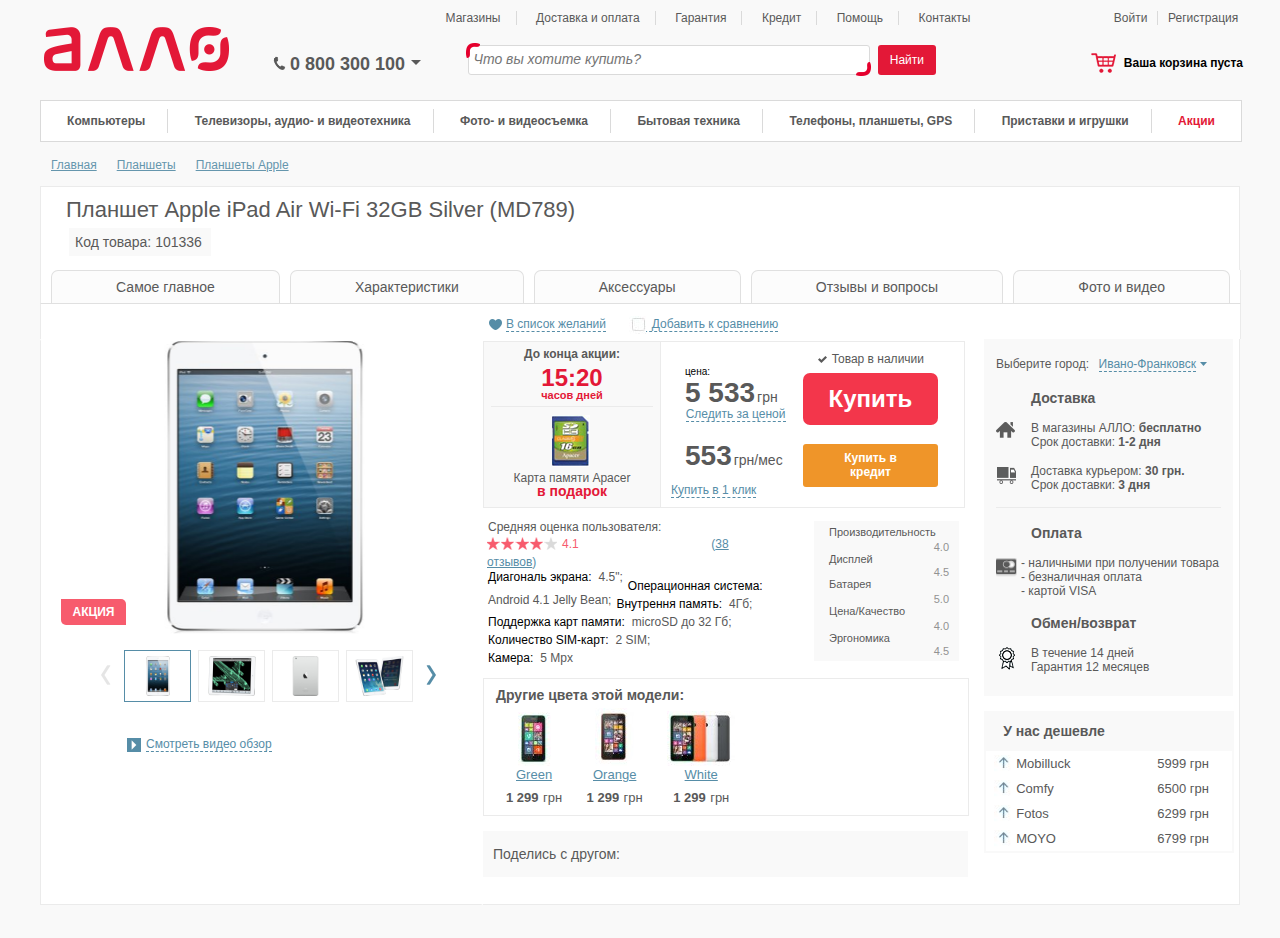
==== commit 3598800d: "part2 pict my" ====
--- a/test.html
+++ b/test.html
@@ -101,14 +101,14 @@
             <div class="slider">
                 <li><img src="img/1.jpg" /></li>
                 <li><img src="img/2.jpg" /></li>
-                <li><img src="https://pp.vk.me/c633925/v633925121/27d00/XAF1GWI763Q.jpg" /></li>
-                <li><img src="https://pp.vk.me/c633925/v633925121/27d08/86N2GDagB2Y.jpg" /></li>
+                <li><img src="img/4.jpg" /></li>
+                <li><img src="img/3.jpg" /></li>
             </div>
             <div class="mini-img" id="bx-pager">
                 <a class="first" data-slide-index="0" href=""><img src="img/1.jpg" width="50" height="40" /></a>
                 <a data-slide-index="1" href=""><img src="img/2.jpg" width="50" height="40" /></a>
-                <a data-slide-index="2" href=""><img src="https://pp.vk.me/c633925/v633925121/27d00/XAF1GWI763Q.jpg" width="55" height="40" /></a>
-                <a data-slide-index="3" href=""><img src="https://pp.vk.me/c633925/v633925121/27d08/86N2GDagB2Y.jpg" width="55" height="40" /></a>
+                <a data-slide-index="2" href=""><img src="img/4.jpg" width="55" height="40" /></a>
+                <a data-slide-index="3" href=""><img src="img/3.jpg" width="55" height="40" /></a>
             </div>
             <div id="prev-slide"><a href="#prev">Prev</a></div>
             <div id="next-slide"><a href="#next">Next</a></div>
@@ -117,6 +117,7 @@
 
             </div>
             <div class="video">
+                <div class="icon-video"><span></span></div>
                 <a href="#">Смотреть видео обзор</a>
             </div>
 
@@ -133,6 +134,9 @@
                             <p class="border-must">часов дней</p>
                         </div>
                         <div class="gift">
+                            <div class="apaser">
+                            <span></span>
+                            </div>
                             <p>Карта памяти Apacer</p>
                             <p>в подарок</p>
                         </div>
@@ -140,7 +144,7 @@
 
                     <div class="price">
                         <div class="icon">
-                            <span class="gal"></span>
+                            <span></span>
                         </div>
                         <span class="product">Товар в наличии</span>
                         <div class="top-1">
@@ -167,9 +171,12 @@
                         <span class="eval">Средняя оценка пользователя:</span>
                     </p><br>
                     <div class="stars">
+                        <div class="icon-stars"><span></span></div>
+                        <div class="eval-star">
                     <span class="recall" style="color: #568da7; font-size: 12px"><span class="red">4.1</span>
                         (<a href="#">38 отзывов</a>)
                     </span>
+                        </div>
                     </div>
                 </div>
                 <div class="about-pl">
@@ -230,7 +237,7 @@
                 <ul>
                     <li>
                         <a class="image" href="#">
-                            <img src="https://pp.vk.me/c633925/v633925121/2551e/MPSLYf4TI2k.jpg">
+                            <img src="img/color-1.jpg">
                         </a>
                         <div class="an-col">
                             <a href="#">Green</a>
@@ -243,7 +250,7 @@
 
                     <li>
                         <a class="image" href="#">
-                            <img src="https://pp.vk.me/c633925/v633925121/25525/ujCUcfMaV-o.jpg">
+                            <img src="img/color-2.jpg">
                         </a>
                         <div class="an-col">
                             <a href="#">Orange</a>
@@ -256,7 +263,7 @@
 
                     <li>
                         <a class="image" href="#">
-                            <img src="https://pp.vk.me/c633925/v633925121/2552c/jpnNXQbyup4.jpg">
+                            <img src="img/color-3.jpg">
                         </a>
                         <div class="an-col">
                             <a href="#">White</a>
@@ -278,12 +285,17 @@
                 <div class="city">
                     <p>Выберите город:</p>
                     <a href="#">Ивано-Франковск</a>
-                    <div class="city-arrow"></div>
+                    <div class="city-arrow"><span></span>
+                    </div>
                 </div>
 
                 <div class="delivery">
                     <h2>Доставка</h2>
                     <div class="icons">
+                        <div class="home"><span></span></div>
+                        <div class="delivery-car"><span ></span></div>
+                        <div class="icon-card"><span></span></div>
+                        <div class="icon-ex"><span></span></div>
                     </div>
                     <p>В магазины АЛЛО: <strong>бесплатно</strong> <br>Срок доставки: <strong>1-2 дня</strong></p>
                     <p>Доставка курьером: <strong>30 грн.</strong> <br> Срок доставки: <strong>3 дня</strong></p>
--- a/test.css
+++ b/test.css
@@ -461,9 +461,12 @@
     padding-top: 0;
     padding-bottom: 5px;
 }
-.gift{
+ .apaser{
+    width: 40px;
+     height: 55px;
     padding-top: 40px;
-    background: url("https://pp.vk.me/c633925/v633925121/25517/1SgQboxzlZ8.jpg") no-repeat 50% 10%;
+    background: url(img/sprite.png) -146px -50px no-repeat;
+     margin: auto;
 }
 .gift p{
     font-size: 12px;
@@ -471,8 +474,8 @@
     line-height: 1;
 }
 
-.gift p:first-child{
-    margin-top: 25px;
+.gift p:nth-child(2){
+    margin-top: -30px;
 }
 .gift p:last-child{
     font-size: 14px;
@@ -519,7 +522,6 @@
 }
 .top-1{
     border: 1px solid transparent;
-    margin-top: 22px;
     height: 60px;
 }
 .top-2{
@@ -561,15 +563,14 @@
 .icon {
     width: 10px;
     height: 10px;
-    background: url("https://pp.vk.me/c633925/v633925121/257ad/56Mgqc_lxXI.jpg") no-repeat 60% 25%;
-    position: absolute;
+    background: url(img/sprite.png) -87px -81px no-repeat;
     margin: 13px auto auto 154px;
 }
   .product{
     color: #595959;
     font-size: 12px;
       float: right;
-      margin: 11px 40px auto auto;
+      margin: -13px 40px auto auto;
 }
 .middle-1{
     height: 160px;
@@ -589,10 +590,16 @@
 .about-pl{
     margin-top: 10px;
 }
+
 .stars{
-    margin-top: 8px;
-    margin-left: 3px;
-    background: url("https://pp.vk.me/c633925/v633925121/25572/fUyFdzKGSs0.jpg") no-repeat 0% 50%;
+    margin-left: 4px;
+}
+
+.icon-stars{
+    width: 70px;
+    height: 15px;
+    background: url(img/sprite.png) -5px -76px no-repeat;
+    margin-top: 10px;
 }
 .red{
     color: #f75b6d;
@@ -602,6 +609,10 @@
 }
 .eval{
     margin-top:12px;
+}
+.eval-star{
+    margin-top: -17px;
+    float: left;
 }
 .recall a{
     font-size: 12px;
@@ -766,26 +777,35 @@
 
 #prev-slide a{
     float: left;
-    margin-left: -322px;
+    margin-left: -317px;
     margin-top: 33px;
     color: transparent;
-    background: url("https://pp.vk.me/c631218/v631218121/288a0/MePIolJ65eQ.jpg") no-repeat 50% 50%;
+    width: 15px;
+    height: 20px;
+    background: url(img/sprite.png) -103px -96px  no-repeat;
 }
 
 #next-slide a{
     float: right;
     margin-top: 33px;
-    margin-right: 30px;
+    margin-right: 43px;
     color: transparent;
-    background: url("https://pp.vk.me/c633926/v633926121/27406/4cg0_qKyq2U.jpg") no-repeat 50% 50%;
+    width: 15px;
+    height: 20px;
+    background: url(img/sprite.png) -123px -96px  no-repeat;
 }
 
 .video{
-    background: url("https://pp.vk.me/c633925/v633925121/25510/a6P5nyO-TVo.jpg") no-repeat 5% 10%;
     width: 165px;
     height: 30px;
     margin: 35px auto auto 72px;
     float: left;
+}
+.icon-video{
+    width: 17px;
+    height: 17px;
+    background: url(img/sprite.png) -123px -73px  no-repeat;
+    margin-left: 13px;
 }
 .video a {
     text-decoration: none;
@@ -793,7 +813,9 @@
     border-bottom: 1px dashed #568da7;
     cursor: pointer;
     font-size: 12px;
-    margin-left: 25px;
+    margin-left: 33px;
+    margin-top: -17px;
+    float: left;
 }
 .stock{
     background: #f75b6d;
@@ -855,6 +877,7 @@
 }
 
 .city-arrow{
+    /*
     border: 4px solid #568da7;
     border-bottom-width: 0;
     border-left-color: transparent;
@@ -862,6 +885,12 @@
     width: 0px;
     height: 0px;
     margin: -9px 15px auto auto;
+    */
+    width: 10px;
+    height: 10px;
+    background: url(img/sprite.png) -125px -58px  no-repeat;
+    margin-top: -11px;
+    margin-left: 202px;
 }
 .info h2 {
     margin-left: 35px;
@@ -870,7 +899,7 @@
     text-align: left;
 }
 .delivery{
-    margin-top: 24px;
+    margin-top: 20px;
     border-bottom: 1px solid #ebebeb;
 }
 .payment, .exchange{
@@ -884,15 +913,37 @@
     height: 270px;
     width: 25px;
     float: left;
-    margin-left: -5px;
     position: relative;
     z-index: 100;
-    background: url("https://pp.vk.me/c633925/v633925121/254ed/SyqBwD9Hpsw.jpg") no-repeat 5% 4%,
-                url("https://pp.vk.me/c633925/v633925121/254f4/zUNq_OBGoq0.jpg") no-repeat 5% 24%,
-                url("https://pp.vk.me/c633925/v633925121/254fb/a382rnkFHZo.jpg") no-repeat 5% 61%,
-                url("https://pp.vk.me/c633925/v633925121/25502/rMqbXxnBeZ8.jpg") no-repeat 90% 98%;
-}
-
+}
+
+.home{
+    width: 22px;
+    height: 22px;
+    background: url(img/sprite.png) -7px -95px no-repeat;
+    margin-top: 13px;
+}
+
+.delivery-car{
+    width: 22px;
+    height: 22px;
+    background: url(img/sprite.png) -30px -95px no-repeat;
+    margin-top: 23px;
+}
+
+.icon-card{
+    width: 25px;
+    height: 22px;
+    background: url(img/sprite.png) -55px -95px no-repeat;
+    margin-top: 70px;
+}
+
+.icon-ex{
+    width: 20px;
+    height: 25px;
+    background: url(img/sprite.png) -77px -95px no-repeat;
+    margin-top: 69px;
+}
 .payment ul{
     list-style: none;
     margin-top: 15px;
@@ -913,18 +964,18 @@
 .table{
     font-size: 13px;
     color: #595959;
-    margin-top: 10px;
+    margin-top: 15px;
     margin-left: 5px;
 }
 .table td:first-child{
-    background: url("https://pp.vk.me/c633925/v633925121/255c6/Ml26P5yXoVs.jpg") no-repeat 220% 50%;
+    background: url(img/arrow-up.jpg) 200% 70% no-repeat;
     width: 15px;
 }
 table{
     border: 2px solid #f9f9f9;
     width: 250px;
-    padding: 0;
-    margin: 0;
+    padding: 0px;
+    margin: 0px;
     border-collapse: collapse;
 }
 
@@ -941,7 +992,7 @@
     padding-right: 80px;
 }
 .table th{
-    font-feight: bold;
+    font-weight: bold;
     padding: 10px;
     padding-right: 120px;
     font-size: 14px;
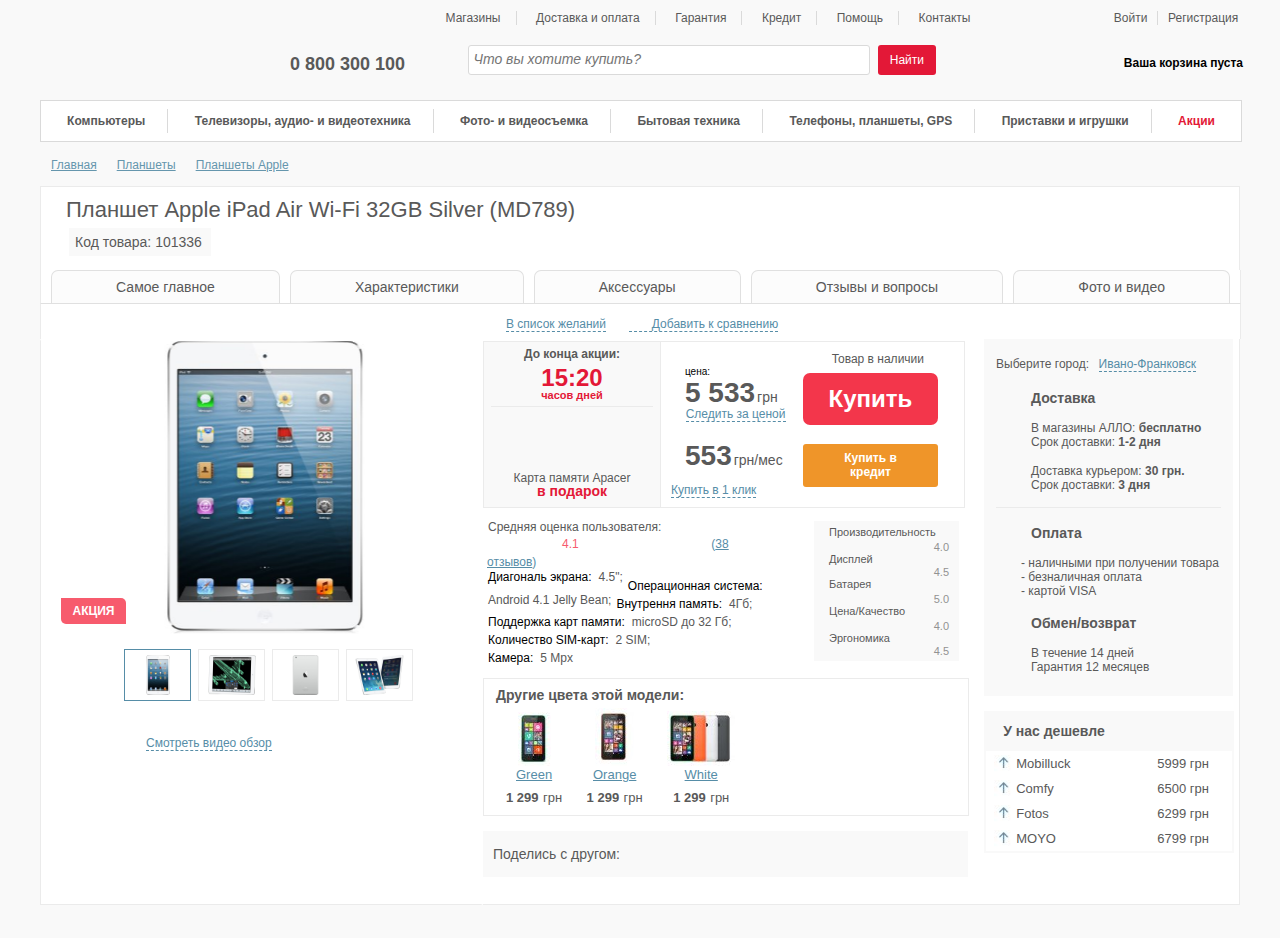
==== commit efaa15e4: "less plan" ====
--- a/test.html
+++ b/test.html
@@ -3,7 +3,7 @@
 <head>
     <title>Начало</title>
     <meta charset="utf-8">
-    <link rel="stylesheet" type="text/css" href="test.css"/>
+    <link rel="stylesheet" type="text/css" href="css/page_plan_less.css"/>
     <script src="//ajax.googleapis.com/ajax/libs/jquery/1.8.2/jquery.min.js"></script>
     <script src="bsslider/jquery.bxslider.min.js"></script>
     <link href="bsslider/jquery.bxslider.css" rel="stylesheet"/>
--- a/css/page_plan_less.css
+++ b/css/page_plan_less.css
@@ -0,0 +1,950 @@
+* {
+  margin: 0;
+  padding: 0;
+}
+body {
+  text-align: center;
+  height: 935px;
+  width: 1200px;
+  margin: 0 auto;
+  background: #f9f9f9;
+  font-family: Arial;
+}
+header {
+  height: 68px;
+  width: auto;
+  background: white;
+  background: url(img/sprite.png) left 20px no-repeat;
+}
+nav {
+  margin: 0 auto;
+}
+.main-menu a {
+  padding: 1px 15px;
+}
+.reg a {
+  padding: 1px 5px;
+}
+.reg li:first-child {
+  padding-right: 10px;
+}
+.reg a {
+  padding-right: 0;
+}
+.main-menu a,
+.stuff a,
+.reg a {
+  text-decoration: none;
+  color: #595959;
+  letter-spacing: 0.001em;
+}
+.main-menu a:hover,
+.reg a:hover {
+  text-decoration: underline;
+  color: red;
+}
+.header-main-center {
+  border: 1px solid transparent;
+  width: 800px;
+  height: 80px;
+  margin-left: 227px;
+  margin-top: 3px;
+}
+.header-main-center .phone {
+  cursor: pointer;
+  width: 160px;
+  height: 20px;
+}
+.icon-phone {
+  width: 20px;
+  height: 20px;
+  background: url(img/sprite.png) 1px -51px no-repeat;
+}
+.arrow-phone {
+  width: 20px;
+  height: 20px;
+  background: url(img/sprite.png) -17px -51px no-repeat;
+  float: right;
+  margin-top: -24px;
+  margin-right: 2px;
+}
+/*.arrow-phone{
+    border: 5px solid #595959;
+    border-bottom-width: 0;
+    border-left-color: transparent;
+    border-right-color: transparent;
+    width: 0px;
+    height: 0px;
+    margin: -13px  auto auto 350px;
+    cursor: pointer;
+}*/
+.phone p {
+  white-space: pre-wrap;
+  margin: -17px auto auto 22px;
+  text-align: left;
+  font-weight: bold;
+  font-size: 18px;
+  color: #595959;
+  cursor: pointer;
+}
+.registration {
+  margin-top: -82px;
+  border: 1px solid transparent;
+  width: 165px;
+  height: 80px;
+  float: right;
+}
+.main-menu ul {
+  list-style: none;
+  margin-left: 80px;
+  margin-top: 4px;
+  margin-bottom: 25px;
+  letter-spacing: 0.0001em;
+}
+.reg ul {
+  list-style: none;
+  margin-left: 69px;
+  margin-top: 4px;
+  margin-bottom: 17px;
+  letter-spacing: 0.01em;
+}
+.stuff ul {
+  width: 1200px;
+  list-style: none;
+  background: #ffffff;
+  border: 1px solid #dadada;
+  padding: 8px 0;
+  margin-top: 15px;
+}
+.main-menu li,
+.stuff li,
+.reg li {
+  display: inline-block;
+  font-size: 12px;
+  border-right: 1px solid #dadada;
+}
+.reg li:last-child {
+  border: none;
+}
+.reg li:first-child {
+  margin-left: -35px;
+}
+.stuff li {
+  font-weight: bold;
+  color: #595959;
+  padding: 5px 22px;
+  font-size: 12px;
+}
+.stuff li:last-child {
+  color: #e31837;
+  border: none;
+}
+.header-main-center .main-menu li:last-child {
+  border: none;
+}
+.main-menu li:nth-child(7),
+.main-menu li:last-child {
+  border-right: 1px solid #dadada;
+}
+.search {
+  width: 490px;
+  height: 40px;
+  margin-left: 193px;
+  margin-top: -30px;
+}
+.search input[type="text"] {
+  margin: 4px auto auto -75px;
+  padding: 5px 5px 7px 5px;
+  width: 390px;
+  border: 1px solid #dadada;
+  border-radius: 3px;
+  font-size: 14px;
+}
+.red1 {
+  width: 20px;
+  height: 20px;
+  background: url(img/sprite.png) -32px -51px no-repeat;
+  position: absolute;
+  margin-top: -3px;
+}
+.red2 {
+  width: 20px;
+  height: 20px;
+  background: url(img/sprite.png) -52px -51px no-repeat;
+  position: absolute;
+  margin-top: -19px;
+  margin-left: 391px;
+}
+input[placeholder] {
+  font-style: italic;
+  color: #9b9b9b;
+}
+.btn {
+  background: #e31837;
+  color: white;
+  border-radius: 3px;
+  font-size: 12px;
+  border-color: red;
+}
+.search .buttons a {
+  margin-top: -30px;
+  margin-right: 15px;
+  background: #e31837 ;
+  color: white;
+  padding: 8px 12px;
+  border-radius: 3px;
+  font-size: 12px;
+  border-color: #e31837;
+  text-decoration: none;
+  float: right;
+}
+.buttons a:hover,
+.buy-1:hover {
+  opacity: 0.6;
+}
+.basket {
+  width: 168px;
+  height: 60px;
+  border: 1px solid transparent;
+  margin: 10px 6px auto auto;
+  cursor: pointer;
+}
+.icon-basket {
+  width: 30px;
+  height: 25px;
+  background: url(img/sprite.png) -75px -51px no-repeat;
+  margin-left: 15px;
+  margin-top: 4px;
+}
+.basket p {
+  font-size: 12px;
+  font-weight: bold;
+  text-align: right;
+  margin: -17px auto auto 10px;
+}
+.ref {
+  margin: 15px auto 20px 10px;
+  width: 300px;
+  height: 20px;
+  background: url("https://pp.vk.me/c633925/v633925121/25612/6AUztAx-ZKo.jpg") no-repeat 17% -20%, url("https://pp.vk.me/c633925/v633925121/25612/6AUztAx-ZKo.jpg") no-repeat 45% -20%, url("https://pp.vk.me/c633925/v633925121/25612/6AUztAx-ZKo.jpg") no-repeat 87% -20%;
+  border: 1px solid transparent;
+}
+.ref a {
+  color: #6596ad;
+  font-size: 12px;
+  float: left;
+  padding-right: 20px;
+}
+.img-1 {
+  position: absolute;
+  top: 168px;
+  left: 423px;
+}
+.img-2 {
+  position: absolute;
+  top: 168px;
+  left: 514px;
+}
+.img-3 {
+  position: absolute;
+  top: 168px;
+  left: 639px;
+}
+.ref-arrow-1 {
+  position: absolute;
+  top: 161px;
+  left: 65px;
+  border-top: 2px solid #6596ad;
+  width: 12px;
+  height: 0px;
+}
+.ref-arrow-2 {
+  position: absolute;
+  top: 159px;
+  left: 75px;
+  border: 3px solid #6596ad;
+  border-right-width: 0;
+  border-top-color: transparent;
+  border-bottom-color: transparent;
+  width: 0px;
+  height: 0px;
+}
+.plan {
+  margin-top: 115px;
+  background: #ffffff;
+  height: 85px;
+  border: 1px solid #ebebeb;
+}
+.plan h1 {
+  color: #595959;
+  font-size: 22px;
+  text-align: left;
+  padding: 10px 25px;
+  font-weight: normal;
+}
+.cod p {
+  color: #595959;
+  background: #f9f9f9;
+  border: 1px solid #f9f9f9;
+  text-align: left;
+  padding: 5px;
+  width: 130px;
+  margin-left: 28px;
+  margin-top: -5px;
+  font-size: 14px;
+}
+.about {
+  display: table;
+  background: #ffffff;
+  width: 1199px;
+  border-spacing: 10px 0;
+  border-bottom: 1px solid #e0e0e0;
+  margin-top: -3px;
+  border-right: 1px solid #ebebeb;
+  border-left: 1px solid #ebebeb;
+}
+.about ul {
+  display: table-row;
+  list-style: none;
+  background: #ffffff;
+}
+.about li {
+  display: table-cell;
+}
+.about .content {
+  display: table-row-group;
+}
+.about .content li {
+  border: 1px solid #e0e0e0;
+  border-radius: 7px 7px 0 0;
+  border-bottom: none;
+  padding: 7px 62px;
+  background: #fcfcfc;
+}
+.about .content a {
+  text-decoration: none;
+  color: #595959;
+  font-size: 14px;
+}
+/* Активные кнопки{
+    background: #ffffff;
+    padding-top: 12px;
+    border-bottom: #ffffff;
+    font-weight: bold;
+}
+*/
+.white {
+  background: #ffffff;
+}
+.right {
+  background: #ffffff;
+}
+.checkbox {
+  height: 25px;
+  width: 1199px;
+  background: #ffffff;
+  padding-top: 10px;
+  margin: 0 auto;
+  border-left: 1px solid #ebebeb;
+  border-right: 1px solid #ebebeb;
+}
+.checkbox input[name="checkbox"] {
+  display: none;
+}
+input[type="checkbox"] + label span {
+  display: inline-block;
+  width: 19px;
+  height: 19px;
+  margin: -1px 4px 0 0;
+  vertical-align: middle;
+  background: url(img/check.jpg) left 1px no-repeat;
+  cursor: pointer;
+}
+input[type="checkbox"]:checked + label span {
+  background: url(img/check.jpg) left -15px no-repeat;
+}
+.checkbox-off {
+  display: inline-block;
+  height: 11px;
+  width: 11px;
+  vertical-align: text-bottom;
+  border: 1px solid #ebebeb;
+  border-radius: 2px;
+  cursor: pointer;
+  background: transparent;
+  margin-top: 5px;
+  float: left;
+  margin-left: -10px;
+}
+.heart {
+  display: inline-block;
+  background: url(img/sprite.png) -105px -57px no-repeat;
+  height: 15px;
+  width: 15px;
+  float: left;
+  margin-left: 27px;
+  margin-top: 5px;
+}
+.dis {
+  width: 150px;
+  float: left;
+  margin-left: 420px;
+}
+.check {
+  float: left;
+  width: 180px;
+}
+.checkbox a {
+  margin-top: 10px;
+  margin-left: -2px;
+}
+.checkbox input[type="checkbox"] + label {
+  margin-top: 5px;
+  margin-left: 5px;
+}
+.checkbox a,
+.checkbox input[type="checkbox"] + label {
+  color: #568da7;
+  text-decoration: none;
+  border-bottom: 1px dashed #568da7;
+  cursor: pointer;
+  font-size: 12px;
+}
+.center {
+  background: #ffffff;
+}
+.center .top {
+  width: 490px;
+  height: 167px;
+}
+.for-end {
+  width: 162px;
+  height: 160px;
+  border-right: 1px solid #ebebeb;
+  background: #f9f9f9;
+  padding: 5px 7px 0px 7px;
+  float: left;
+}
+.for-end .time h3 {
+  font-weight: bold;
+  font-size: 12px;
+  color: #595959;
+}
+.time p {
+  color: #e31837;
+  font-size: 24px;
+  font-weight: bold;
+  line-height: 1;
+  padding-top: 5px;
+}
+.border-must {
+  border-bottom: 1px solid #ebebeb;
+}
+.time p:last-child {
+  font-size: 11px;
+  padding-top: 0;
+  padding-bottom: 5px;
+}
+.apaser {
+  width: 40px;
+  height: 55px;
+  padding-top: 40px;
+  background: url(img/sprite.png) -146px -50px no-repeat;
+  margin: auto;
+}
+.gift p {
+  font-size: 12px;
+  color: #595959;
+  line-height: 1;
+}
+.gift p:nth-child(2) {
+  margin-top: -30px;
+}
+.gift p:last-child {
+  font-size: 14px;
+  color: #e31837;
+  font-weight: bold;
+}
+.price {
+  float: right;
+  width: 300px;
+  height: 165px;
+  border-left: none;
+}
+.border {
+  border: 1px solid #ebebeb;
+  height: 165px;
+  width: 480px;
+  margin-top: 2px;
+}
+.buy-1 {
+  text-decoration: none;
+  padding: 12px 25px;
+  background: #f3364b;
+  color: #ffffff;
+  font-weight: bold;
+  font-size: 24px;
+  width: 85px;
+  border-radius: 7px;
+  margin: -4px 25px auto auto;
+  float: right;
+}
+.buy-2 {
+  text-decoration: none;
+  font-size: 12px;
+  width: 95px;
+  color: #ffffff;
+  background: #ef9529;
+  border-radius: 3px;
+  padding: 7px 20px 8px;
+  font-weight: bold;
+  float: right;
+  margin: 4px 25px auto auto;
+}
+.top-1 {
+  border: 1px solid transparent;
+  height: 60px;
+}
+.top-2 {
+  border: 1px solid transparent;
+  height: 40px;
+  margin-top: 12px;
+}
+.top-bot {
+  float: right;
+  margin: -28px 40px auto auto;
+}
+.follow {
+  text-decoration: none;
+  color: #568da7;
+  border-bottom: 1px dashed #568da7;
+  cursor: pointer;
+  font-size: 12px;
+  margin: 30px auto auto -92px;
+  float: left;
+}
+.top-1 p {
+  font-size: 10px;
+  text-align: left;
+  padding-left: 20px;
+}
+.top-1 span:nth-child(2),
+.top-2 span:first-child {
+  font-weight: bold;
+  font-size: 28px;
+  color: #595959;
+  float: left;
+  padding-left: 20px;
+}
+.grn {
+  font-size: 14px;
+  color: #595959;
+  float: left;
+  padding: 12px 0 0 2px;
+}
+.icon {
+  width: 10px;
+  height: 10px;
+  background: url(img/sprite.png) -87px -81px no-repeat;
+  margin: 13px auto auto 154px;
+}
+.product {
+  color: #595959;
+  font-size: 12px;
+  float: right;
+  margin: -13px 40px auto auto;
+}
+.middle-1 {
+  height: 160px;
+  width: 300px;
+  float: left;
+}
+.about1,
+.about2,
+.eval {
+  float: left;
+  font-size: 12px;
+  color: #595959;
+  padding-left: 5px;
+}
+.about1 {
+  color: #000000;
+  padding-right: 2px;
+}
+.about-pl {
+  margin-top: 10px;
+}
+.stars {
+  margin-left: 4px;
+}
+.icon-stars {
+  width: 70px;
+  height: 15px;
+  background: url(img/sprite.png) -5px -76px no-repeat;
+  margin-top: 10px;
+}
+.red {
+  color: #f75b6d;
+  float: left;
+  margin-top: 3px;
+  margin-left: 75px;
+}
+.eval {
+  margin-top: 12px;
+}
+.eval-star {
+  margin-top: -17px;
+  float: left;
+}
+.recall a {
+  font-size: 12px;
+  color: #568da7;
+}
+.recall {
+  margin-right: 325px;
+}
+.middle-2 {
+  background: #f9f9f9;
+  height: 130px;
+  width: 125px;
+  float: right;
+  margin: 13px 20px auto auto;
+  padding: 5px 5px 5px 15px;
+}
+.rating-pl {
+  font-size: 11px;
+  color: #595959;
+  float: left;
+}
+.number {
+  color: #929292;
+  font-size: 11px;
+  float: right;
+  margin-right: 5px;
+}
+.number1 {
+  margin-top: 15px;
+  height: 12px;
+  background: url(img/num1.jpg) no-repeat -15% 50%;
+}
+.number2 {
+  margin-top: 13px;
+  height: 12px;
+  background: url(img/num2.jpg) no-repeat -35% 50%;
+}
+.number3 {
+  margin-top: 15px;
+  height: 12px;
+  background: url(img/num3.jpg) no-repeat -15% 50%;
+}
+.another {
+  border: 1px solid #ebebeb;
+  height: 120px;
+  width: 460px;
+  margin-top: 170px;
+  padding: 8px 12px;
+}
+.another h3 {
+  color: #595959;
+  font-size: 14px;
+  text-align: left;
+}
+.another ul {
+  list-style: none;
+  float: left;
+}
+.another li {
+  display: inline-block;
+  padding: 5px 10px;
+}
+.an-col {
+  margin-top: -5px;
+}
+.an-col a {
+  color: #568da7;
+  font-size: 13px;
+}
+.an-price {
+  margin-top: 5px;
+}
+.an1,
+.an2 {
+  font-size: 13px;
+  color: #595959;
+}
+.an1 {
+  font-weight: bold;
+}
+.bottom {
+  width: 465px;
+  background: #f9f9f9;
+  padding: 15px 10px;
+  margin-top: 15px;
+}
+.bottom p {
+  text-align: left;
+  font-size: 14px;
+  color: #595959;
+}
+.bottom .soc-icon {
+  width: 315px;
+  height: 25px;
+  float: right;
+  margin: -20px 15px auto auto;
+  background: url(img/vk.jpg) no-repeat 0% 50%, url(img/fb.jpg) no-repeat 34% 49%, url(img/tw.jpg) no-repeat 68% 50%, url(img/gl.jpg) no-repeat 94% 50%;
+  cursor: pointer;
+}
+.left {
+  float: left;
+  height: 563px;
+  width: 440px;
+  border: 2px solid transparent;
+  background: #ffffff;
+  border-left: 1px solid #ebebeb;
+  border-bottom: 1px solid #ebebeb;
+}
+/* Слайдер */
+.mini-img {
+  margin-top: -65px;
+  margin-left: 76px;
+}
+
+.mini-img a {
+  margin: 18px 0 0 7px;
+  border: 1px solid #ebebeb;
+  float: left;
+  cursor: pointer;
+  display: inline;
+  width: 55px;
+  height: 40px;
+  padding: 5px;
+}
+.slider li {
+  display: block;
+  width: 285px;
+  height: 295px;
+  margin: -7px 10px;
+}
+.slider li {
+  transform: scale(0.97);
+}
+.mini-img a.active {
+  border-color: #568da7;
+}
+#prev-slide a {
+  float: left;
+  margin-left: -317px;
+  margin-top: 33px;
+  color: transparent;
+  width: 15px;
+  height: 20px;
+  background: url(img/sprite.png) -103px -96px no-repeat;
+}
+#next-slide a {
+  float: right;
+  margin-top: 33px;
+  margin-right: 43px;
+  color: transparent;
+  width: 15px;
+  height: 20px;
+  background: url(img/sprite.png) -123px -96px no-repeat;
+}
+.video {
+  width: 165px;
+  height: 30px;
+  margin: 35px auto auto 72px;
+  float: left;
+}
+.icon-video {
+  width: 17px;
+  height: 17px;
+  background: url(img/sprite.png) -123px -73px no-repeat;
+  margin-left: 13px;
+}
+.video a {
+  text-decoration: none;
+  color: #568da7;
+  border-bottom: 1px dashed #568da7;
+  cursor: pointer;
+  font-size: 12px;
+  margin-left: 33px;
+  margin-top: -17px;
+  float: left;
+}
+.stock {
+  background: #f75b6d;
+  color: white;
+  border-radius: 0px 5px 0px 5px;
+  font-size: 12px;
+  border-color: #f75b6d;
+  text-transform: uppercase;
+  padding: 6px 10px;
+  width: 45px;
+  position: absolute;
+  margin: -33px auto auto 20px;
+  font-weight: bold;
+}
+.center {
+  height: 565px;
+  width: 496px;
+  float: left;
+  margin: auto;
+  border-bottom: 1px solid #ebebeb;
+}
+.right {
+  float: right;
+  height: 565px;
+  width: 260px;
+  border-right: 1px solid #ebebeb;
+  border-bottom: 1px solid #ebebeb;
+}
+.right p {
+  text-align: left;
+  color: #595959;
+  font-size: 12px;
+}
+.city p {
+  margin-top: -4px;
+}
+.right a {
+  text-decoration: none;
+  color: #568da7;
+  border-bottom: 1px dashed #568da7;
+  cursor: pointer;
+  float: right;
+  font-size: 12px;
+  margin: -14px 25px auto auto;
+}
+.right h2 {
+  font-size: 14px;
+  font-weight: bold;
+  color: #595959;
+}
+.info {
+  padding: 20px 10px;
+  border: 2px solid #f9f9f9;
+  width: 225px;
+  margin-left: 5px;
+  background: #f9f9f9;
+  z-index: 1;
+}
+.city-arrow {
+  /*
+  border: 4px solid #568da7;
+  border-bottom-width: 0;
+  border-left-color: transparent;
+  border-right-color: transparent;
+  width: 0px;
+  height: 0px;
+  margin: -9px 15px auto auto;
+  */
+  width: 10px;
+  height: 10px;
+  background: url(img/sprite.png) -125px -58px no-repeat;
+  margin-top: -11px;
+  margin-left: 202px;
+  cursor: pointer;
+}
+.info h2 {
+  margin-left: 35px;
+}
+.delivery,
+.payment,
+.exchange {
+  text-align: left;
+}
+.delivery {
+  margin-top: 20px;
+  border-bottom: 1px solid #ebebeb;
+}
+.payment,
+.exchange {
+  margin-top: 17px;
+}
+.delivery p {
+  margin: 15px 0 15px 0;
+  padding-left: 35px;
+}
+.icons {
+  height: 270px;
+  width: 25px;
+  float: left;
+  position: relative;
+  z-index: 100;
+}
+.home {
+  width: 22px;
+  height: 22px;
+  background: url(img/sprite.png) -7px -95px no-repeat;
+  margin-top: 13px;
+}
+.delivery-car {
+  width: 22px;
+  height: 22px;
+  background: url(img/sprite.png) -30px -95px no-repeat;
+  margin-top: 23px;
+}
+.icon-card {
+  width: 25px;
+  height: 22px;
+  background: url(img/sprite.png) -55px -95px no-repeat;
+  margin-top: 70px;
+}
+.icon-ex {
+  width: 20px;
+  height: 25px;
+  background: url(img/sprite.png) -77px -95px no-repeat;
+  margin-top: 69px;
+}
+.payment ul {
+  list-style: none;
+  margin-top: 15px;
+}
+.payment li {
+  font-size: 12px;
+  color: #595959;
+  padding-left: 25px;
+}
+.exchange h2 {
+  margin-bottom: 15px;
+}
+.exchange p {
+  padding-left: 35px;
+}
+.table {
+  font-size: 13px;
+  color: #595959;
+  margin-top: 15px;
+  margin-left: 5px;
+}
+.table td:first-child {
+  background: url(../img/arrow-up.jpg) 200% 70% no-repeat;
+  width: 15px;
+}
+table {
+  border: 2px solid #f9f9f9;
+  width: 250px;
+  padding: 0px;
+  margin: 0px;
+  border-collapse: collapse;
+}
+table td {
+  padding: 5px;
+  text-align: left;
+}
+.table td:last-child {
+  text-align: right;
+  padding-right: 23px;
+}
+.table td:nth-child(2) {
+  padding-right: 80px;
+}
+.table th {
+  font-weight: bold;
+  padding: 10px;
+  padding-right: 120px;
+  font-size: 14px;
+  border-bottom: 2px solid #f9f9f9;
+  background: #f9f9f9;
+  width: 100%;
+}
